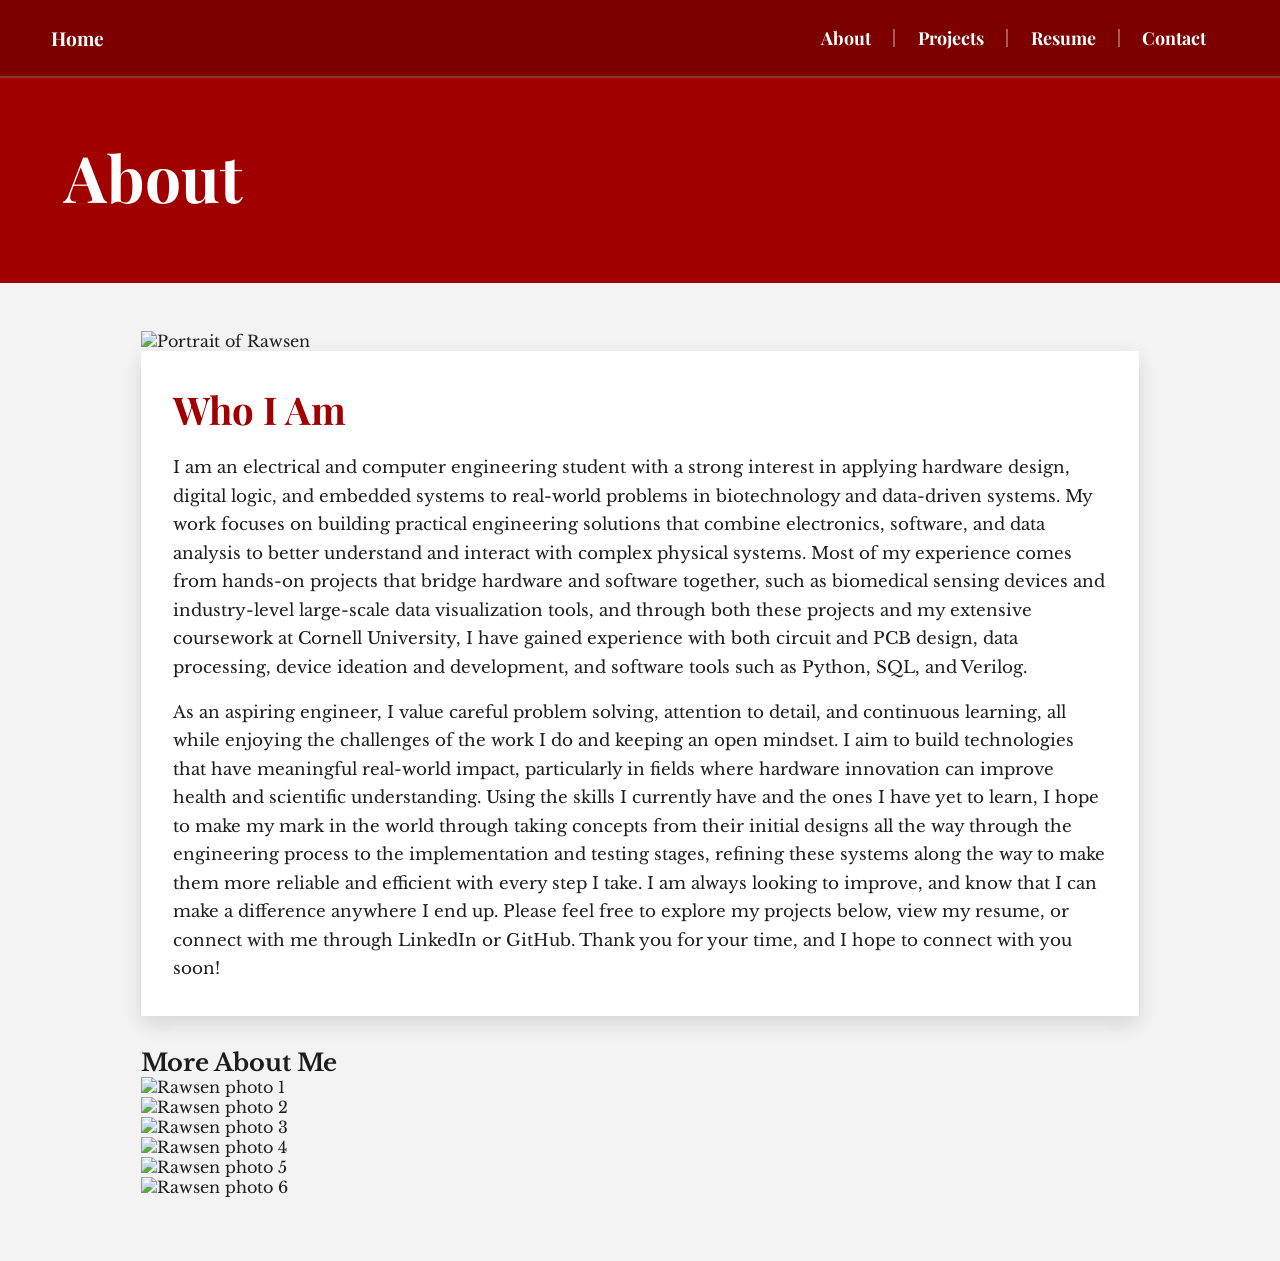
==== about.html @ aaaf7d7e "Update about.html Updating About" ====
<!-- <!DOCTYPE html>
<html lang="en">
<head>
  <meta charset="UTF-8" />
  <meta name="viewport" content="width=device-width, initial-scale=1.0" />
  <title>About | Rawsen Portfolio</title>
  <link rel="preconnect" href="https://fonts.googleapis.com">
  <link rel="preconnect" href="https://fonts.gstatic.com" crossorigin>
  <link href="https://fonts.googleapis.com/css2?family=Playfair+Display:wght@600;700;800&family=Libre+Baskerville:wght@400;700&display=swap" rel="stylesheet">
  <link rel="stylesheet" href="style.css">
</head>
<body>
  <header class="topbar">
    <div class="nav-wrap">
      <a href="index.html" class="home-link">Home</a>
      <nav class="nav">
        <a href="about.html">About</a>
        <a href="projects.html">Projects</a>
        <a href="resume.html">Resume</a>
        <a href="contact.html">Contact</a>
      </nav>
    </div>
  </header>

  <section class="page-header">
    <h1>About</h1>
  </section>

  <main class="page-content">
    <section class="content-block">
      <h2>Who I Am</h2>
      <p>
        I am an electrical and computer engineering student with a strong interest in applying hardware design, digital logic, 
        and embedded systems to real-world problems in biotechnology and data-driven systems. My work focuses on building practical 
        engineering solutions that combine electronics, software, and data analysis to better understand and interact with complex 
        physical systems. Most of my experience comes from hands-on projects that bridge hardware and software together, such as 
        biomedical sensing devices and industry-level large-scale data visualization tools, and through both these projects and my 
        extensive coursework at Cornell University, I have gained experience with both circuit and PCB design, data processing, device 
        ideation and development, and software tools such as Python, SQL, and Verilog.
      </p>
      <p>
        As an aspiring engineer, I value careful problem solving, attention to detail, and continuous learning, all while enjoying 
        the challenges of the work I do and keeping an open mindset. I aim to build technologies that have meaningful real-world 
        impact, particularly in fields where hardware innovation can improve health and scientific understanding. Using the skills 
        I currently have and the ones I have yet to learn, I hope to make my mark in the world through taking concepts from their 
        initial designs all the way through the engineering process to the implementation and testing stages, refining these systems 
        along the way to make them more reliable and efficient with every step I take. I am always looking to improve, and know that 
        I can make a difference anywhere I end up. Please feel free to explore my projects below, view my resume, or connect with me 
        through LinkedIn or GitHub. Thank you for your time, and I hope to connect with you soon!
      </p>
    </section>

    <section class="content-block">
      <h2>Academic Interests</h2>
      <p>
        My interests include biomedical devices, signal processing, hardware development, and the role of
        electronics in improving healthcare and research tools. I am especially drawn to projects that combine
        technical precision with real-world impact.
      </p>
    </section>

    <section class="content-block">
      <h2>Technical Experience</h2>
      <p>
        Through coursework, projects, and technical work, I have developed experience in PCB design, circuit
        testing, board mapping, data analysis, and project collaboration. I am interested in continuing to grow
        in environments where I can contribute both technically and creatively.
      </p>
    </section>
  </main>
</body>
</html> -->

<!DOCTYPE html>
<html lang="en">
<head>
  <meta charset="UTF-8" />
  <meta name="viewport" content="width=device-width, initial-scale=1.0" />
  <title>About | Rawsen Portfolio</title>
  <link rel="preconnect" href="https://fonts.googleapis.com">
  <link rel="preconnect" href="https://fonts.gstatic.com" crossorigin>
  <link href="https://fonts.googleapis.com/css2?family=Playfair+Display:wght@600;700;800&family=Libre+Baskerville:wght@400;700&display=swap" rel="stylesheet">
  <link rel="stylesheet" href="style.css">
</head>
<body>
  <header class="topbar">
    <div class="nav-wrap">
      <a href="index.html" class="home-link">Home</a>
      <nav class="nav">
        <a href="about.html">About</a>
        <a href="projects.html">Projects</a>
        <a href="resume.html">Resume</a>
        <a href="contact.html">Contact</a>
      </nav>
    </div>
  </header>

  <section class="page-header">
    <h1>About</h1>
  </section>

  <main class="page-content">
    <section class="about-intro">
      <div class="about-main-image">
        <img src="images/about-main.jpg" alt="Portrait of Rawsen">
      </div>

      <div class="content-block about-text-block">
        <h2>Who I Am</h2>
        <p>
          I am an electrical and computer engineering student with a strong interest in applying hardware design, digital logic,
          and embedded systems to real-world problems in biotechnology and data-driven systems. My work focuses on building practical
          engineering solutions that combine electronics, software, and data analysis to better understand and interact with complex
          physical systems. Most of my experience comes from hands-on projects that bridge hardware and software together, such as
          biomedical sensing devices and industry-level large-scale data visualization tools, and through both these projects and my
          extensive coursework at Cornell University, I have gained experience with both circuit and PCB design, data processing, device
          ideation and development, and software tools such as Python, SQL, and Verilog.
        </p>
        <p>
          As an aspiring engineer, I value careful problem solving, attention to detail, and continuous learning, all while enjoying
          the challenges of the work I do and keeping an open mindset. I aim to build technologies that have meaningful real-world
          impact, particularly in fields where hardware innovation can improve health and scientific understanding. Using the skills
          I currently have and the ones I have yet to learn, I hope to make my mark in the world through taking concepts from their
          initial designs all the way through the engineering process to the implementation and testing stages, refining these systems
          along the way to make them more reliable and efficient with every step I take. I am always looking to improve, and know that
          I can make a difference anywhere I end up. Please feel free to explore my projects below, view my resume, or connect with me
          through LinkedIn or GitHub. Thank you for your time, and I hope to connect with you soon!
        </p>
      </div>
    </section>

    <section class="photo-gallery-section">
      <h2>More About Me</h2>
      <div class="photo-gallery-grid">
        <div class="gallery-photo">
          <img src="images/about-1.jpg" alt="Rawsen photo 1">
        </div>
        <div class="gallery-photo">
          <img src="images/about-2.jpg" alt="Rawsen photo 2">
        </div>
        <div class="gallery-photo">
          <img src="images/about-3.jpg" alt="Rawsen photo 3">
        </div>
        <div class="gallery-photo">
          <img src="images/about-4.jpg" alt="Rawsen photo 4">
        </div>
        <div class="gallery-photo">
          <img src="images/about-5.jpg" alt="Rawsen photo 5">
        </div>
        <div class="gallery-photo">
          <img src="images/about-6.jpg" alt="Rawsen photo 6">
        </div>
      </div>
    </section>
  </main>
</body>
</html>
---- style.css ----
:root {
  --primary: #a10000;
  --primary-dark: #7d0000;
  --primary-mid: #8b0000;
  --light: #f3f3f3;
  --line: #d5d5d5;
  --text: #1d1d1d;
  --white: #ffffff;
  --shadow: 0 8px 20px rgba(0, 0, 0, 0.12);
}

* {
  box-sizing: border-box;
  margin: 0;
  padding: 0;
}

html {
  scroll-behavior: smooth;
}

body {
  font-family: "Libre Baskerville", serif;
  color: var(--text);
  background: var(--light);
}

img {
  max-width: 100%;
  display: block;
}

a {
  text-decoration: none;
  color: inherit;
}

.topbar {
  background: var(--primary-dark);
  color: var(--white);
  min-height: 78px;
  display: flex;
  align-items: center;
  padding: 0 4vw;
  border-bottom: 2px solid rgba(255,255,255,0.18);
  position: sticky;
  top: 0;
  z-index: 50;
}

.nav-wrap {
  width: 100%;
  display: flex;
  align-items: center;
  justify-content: space-between;
}

.home-link {
  font-family: "Playfair Display", serif;
  font-size: clamp(1.1rem, 1.5vw, 1.6rem);
  font-weight: 700;
  color: var(--white);
  padding-right: 1.5rem;
}

.nav {
  display: flex;
  align-items: center;
}

.nav a {
  font-family: "Playfair Display", serif;
  font-size: clamp(1rem, 1.4vw, 1.4rem);
  font-weight: 700;
  padding: 0 1.4rem;
  line-height: 1;
}

.nav a + a {
  border-left: 2px solid rgba(255,255,255,0.35);
}

.hero {
  background: var(--primary);
  color: var(--white);
  padding: 2rem 5vw 2.5rem;
}

.hero-grid {
  display: grid;
  grid-template-columns: 1.3fr 0.7fr auto;
  gap: 2rem;
  align-items: center;
  max-width: 1500px;
  margin: 0 auto;
}

.hero-copy h1 {
  font-family: "Playfair Display", serif;
  font-size: clamp(3rem, 6vw, 6rem);
  line-height: 0.98;
  margin-bottom: 1.6rem;
  letter-spacing: -0.02em;
}

.hero-copy p {
  font-size: clamp(1rem, 1.65vw, 2rem);
  max-width: 760px;
  line-height: 1.25;
  font-weight: 700;
}

.hero-photo-wrap {
  justify-self: center;
}

.hero-photo {
  width: min(380px, 100%);
  aspect-ratio: 0.88 / 1;
  background: #b8b8b8;
  border: 10px solid rgba(255,255,255,0.95);
  box-shadow: var(--shadow);
  overflow: hidden;
}

.hero-photo img {
  width: 100%;
  height: 100%;
  object-fit: cover;
}

.social-rail {
  display: flex;
  flex-direction: column;
  gap: 0.9rem;
  justify-self: end;
}

.social-link {
  width: 76px;
  height: 76px;
  background: var(--white);
  display: grid;
  place-items: center;
  box-shadow: var(--shadow);
  transition: transform 0.2s ease;
  border: 1px solid rgba(0,0,0,0.08);
}

.social-link:hover {
  transform: translateY(-2px);
}

.social-link svg {
  width: 42px;
  height: 42px;
  fill: #000;
  stroke: #000;
}

.overview {
  background: #ececec;
  padding: 3.5rem 4vw 3rem;
}

.overview-grid {
  max-width: 1400px;
  margin: 0 auto;
  display: grid;
  grid-template-columns: 430px 1fr;
  gap: 3rem;
  align-items: stretch;
}

.stacked-links {
  display: flex;
  flex-direction: column;
  gap: 2rem;
  justify-content: center;
}

.stacked-links a {
  display: block;
  background: var(--primary);
  color: var(--white);
  font-family: "Playfair Display", serif;
  font-weight: 700;
  font-size: clamp(1.7rem, 2.5vw, 2.8rem);
  text-align: center;
  padding: 1.25rem 1rem;
  box-shadow: var(--shadow);
  transition: transform 0.2s ease, background 0.2s ease;
}

.stacked-links a:hover {
  background: var(--primary-dark);
  transform: translateY(-2px);
}

.feature-card {
  background: var(--primary);
  color: var(--white);
  padding: 1rem 1.2rem 1.2rem;
  box-shadow: var(--shadow);
  display: grid;
  grid-template-columns: 110px 1fr 110px;
  gap: 1.25rem;
  align-items: center;
  min-height: 290px;
}

.arrow-btn {
  background: var(--white);
  border: none;
  color: #000;
  font-size: 5rem;
  line-height: 1;
  cursor: pointer;
  width: 100px;
  height: 74px;
  font-family: Georgia, serif;
}

.feature-media {
  display: flex;
  flex-direction: column;
  align-items: center;
  gap: 1rem;
}

.feature-image {
  width: min(430px, 100%);
  aspect-ratio: 1.7 / 1;
  background: #1e2743;
  overflow: hidden;
}

.feature-image img {
  width: 100%;
  height: 100%;
  object-fit: cover;
}

.dots {
  display: flex;
  gap: 1rem;
  align-items: center;
  justify-content: center;
}

.dot {
  width: 18px;
  height: 18px;
  border-radius: 50%;
  background: rgba(255,255,255,0.8);
  border: 2px solid rgba(255,255,255,0.9);
  cursor: pointer;
}

.dot.active {
  border-radius: 3px;
  width: 24px;
  background: #6ec9f1;
}

.page-header {
  background: var(--primary);
  color: var(--white);
  padding: 3.5rem 5vw 4rem;
}

.page-header h1 {
  font-family: "Playfair Display", serif;
  font-size: clamp(3rem, 5vw, 5.3rem);
}

.page-content {
  max-width: 1100px;
  margin: 0 auto;
  padding: 3rem 4vw 4rem;
}

.content-block,
.project-detail {
  background: #fff;
  padding: 2rem;
  margin-bottom: 2rem;
  box-shadow: var(--shadow);
}

.content-block h2,
.project-detail h2 {
  font-family: "Playfair Display", serif;
  color: var(--primary);
  font-size: clamp(1.8rem, 3vw, 3rem);
  margin-bottom: 1.2rem;
}

.content-block p,
.project-detail p {
  font-size: 1.05rem;
  line-height: 1.7;
}

.content-block p + p,
.project-detail p + p {
  margin-top: 1rem;
}

.center-block {
  text-align: center;
}

.resume-button {
  display: inline-block;
  margin-top: 1.5rem;
  background: var(--primary);
  color: var(--white);
  padding: 1rem 1.75rem;
  font-family: "Playfair Display", serif;
  font-size: 1.2rem;
  font-weight: 700;
  box-shadow: var(--shadow);
}

.project-detail-image {
  width: 100%;
  max-width: 700px;
  margin: 0 auto 1.5rem;
  background: #fff;
  box-shadow: var(--shadow);
  overflow: hidden;
}

.project-detail-image img {
  width: 100%;
  height: auto;
  object-fit: contain;
}

@media (max-width: 1180px) {
  .hero-grid {
    grid-template-columns: 1fr;
  }

  .social-rail {
    flex-direction: row;
    justify-self: start;
    flex-wrap: wrap;
  }

  .overview-grid {
    grid-template-columns: 1fr;
  }
}

@media (max-width: 900px) {
  .feature-card {
    grid-template-columns: 1fr;
  }

  .arrow-btn {
    width: 100%;
  }

  .overview-grid {
    gap: 2rem;
  }
}

@media (max-width: 720px) {
  .topbar {
    justify-content: center;
    padding: 1rem;
  }

  .nav-wrap {
    flex-direction: column;
    gap: 0.8rem;
  }

  .nav {
    flex-wrap: wrap;
    justify-content: center;
    gap: 0.6rem;
  }

  .nav a + a {
    border-left: none;
  }

  .nav a {
    padding: 0.3rem 0.8rem;
  }

  .hero {
    padding-top: 2rem;
  }

  .hero-copy h1 {
    font-size: 3rem;
  }
}
---- style.css ----
:root {
  --primary: #a10000;
  --primary-dark: #7d0000;
  --primary-mid: #8b0000;
  --light: #f3f3f3;
  --line: #d5d5d5;
  --text: #1d1d1d;
  --white: #ffffff;
  --shadow: 0 8px 20px rgba(0, 0, 0, 0.12);
}

* {
  box-sizing: border-box;
  margin: 0;
  padding: 0;
}

html {
  scroll-behavior: smooth;
}

body {
  font-family: "Libre Baskerville", serif;
  color: var(--text);
  background: var(--light);
}

img {
  max-width: 100%;
  display: block;
}

a {
  text-decoration: none;
  color: inherit;
}

.topbar {
  background: var(--primary-dark);
  color: var(--white);
  min-height: 78px;
  display: flex;
  align-items: center;
  padding: 0 4vw;
  border-bottom: 2px solid rgba(255,255,255,0.18);
  position: sticky;
  top: 0;
  z-index: 50;
}

.nav-wrap {
  width: 100%;
  display: flex;
  align-items: center;
  justify-content: space-between;
}

.home-link {
  font-family: "Playfair Display", serif;
  font-size: clamp(1.1rem, 1.5vw, 1.6rem);
  font-weight: 700;
  color: var(--white);
  padding-right: 1.5rem;
}

.nav {
  display: flex;
  align-items: center;
}

.nav a {
  font-family: "Playfair Display", serif;
  font-size: clamp(1rem, 1.4vw, 1.4rem);
  font-weight: 700;
  padding: 0 1.4rem;
  line-height: 1;
}

.nav a + a {
  border-left: 2px solid rgba(255,255,255,0.35);
}

.hero {
  background: var(--primary);
  color: var(--white);
  padding: 2rem 5vw 2.5rem;
}

.hero-grid {
  display: grid;
  grid-template-columns: 1.3fr 0.7fr auto;
  gap: 2rem;
  align-items: center;
  max-width: 1500px;
  margin: 0 auto;
}

.hero-copy h1 {
  font-family: "Playfair Display", serif;
  font-size: clamp(3rem, 6vw, 6rem);
  line-height: 0.98;
  margin-bottom: 1.6rem;
  letter-spacing: -0.02em;
}

.hero-copy p {
  font-size: clamp(1rem, 1.65vw, 2rem);
  max-width: 760px;
  line-height: 1.25;
  font-weight: 700;
}

.hero-photo-wrap {
  justify-self: center;
}

.hero-photo {
  width: min(380px, 100%);
  aspect-ratio: 0.88 / 1;
  background: #b8b8b8;
  border: 10px solid rgba(255,255,255,0.95);
  box-shadow: var(--shadow);
  overflow: hidden;
}

.hero-photo img {
  width: 100%;
  height: 100%;
  object-fit: cover;
}

.social-rail {
  display: flex;
  flex-direction: column;
  gap: 0.9rem;
  justify-self: end;
}

.social-link {
  width: 76px;
  height: 76px;
  background: var(--white);
  display: grid;
  place-items: center;
  box-shadow: var(--shadow);
  transition: transform 0.2s ease;
  border: 1px solid rgba(0,0,0,0.08);
}

.social-link:hover {
  transform: translateY(-2px);
}

.social-link svg {
  width: 42px;
  height: 42px;
  fill: #000;
  stroke: #000;
}

.overview {
  background: #ececec;
  padding: 3.5rem 4vw 3rem;
}

.overview-grid {
  max-width: 1400px;
  margin: 0 auto;
  display: grid;
  grid-template-columns: 430px 1fr;
  gap: 3rem;
  align-items: stretch;
}

.stacked-links {
  display: flex;
  flex-direction: column;
  gap: 2rem;
  justify-content: center;
}

.stacked-links a {
  display: block;
  background: var(--primary);
  color: var(--white);
  font-family: "Playfair Display", serif;
  font-weight: 700;
  font-size: clamp(1.7rem, 2.5vw, 2.8rem);
  text-align: center;
  padding: 1.25rem 1rem;
  box-shadow: var(--shadow);
  transition: transform 0.2s ease, background 0.2s ease;
}

.stacked-links a:hover {
  background: var(--primary-dark);
  transform: translateY(-2px);
}

.feature-card {
  background: var(--primary);
  color: var(--white);
  padding: 1rem 1.2rem 1.2rem;
  box-shadow: var(--shadow);
  display: grid;
  grid-template-columns: 110px 1fr 110px;
  gap: 1.25rem;
  align-items: center;
  min-height: 290px;
}

.arrow-btn {
  background: var(--white);
  border: none;
  color: #000;
  font-size: 5rem;
  line-height: 1;
  cursor: pointer;
  width: 100px;
  height: 74px;
  font-family: Georgia, serif;
}

.feature-media {
  display: flex;
  flex-direction: column;
  align-items: center;
  gap: 1rem;
}

.feature-image {
  width: min(430px, 100%);
  aspect-ratio: 1.7 / 1;
  background: #1e2743;
  overflow: hidden;
}

.feature-image img {
  width: 100%;
  height: 100%;
  object-fit: cover;
}

.dots {
  display: flex;
  gap: 1rem;
  align-items: center;
  justify-content: center;
}

.dot {
  width: 18px;
  height: 18px;
  border-radius: 50%;
  background: rgba(255,255,255,0.8);
  border: 2px solid rgba(255,255,255,0.9);
  cursor: pointer;
}

.dot.active {
  border-radius: 3px;
  width: 24px;
  background: #6ec9f1;
}

.page-header {
  background: var(--primary);
  color: var(--white);
  padding: 3.5rem 5vw 4rem;
}

.page-header h1 {
  font-family: "Playfair Display", serif;
  font-size: clamp(3rem, 5vw, 5.3rem);
}

.page-content {
  max-width: 1100px;
  margin: 0 auto;
  padding: 3rem 4vw 4rem;
}

.content-block,
.project-detail {
  background: #fff;
  padding: 2rem;
  margin-bottom: 2rem;
  box-shadow: var(--shadow);
}

.content-block h2,
.project-detail h2 {
  font-family: "Playfair Display", serif;
  color: var(--primary);
  font-size: clamp(1.8rem, 3vw, 3rem);
  margin-bottom: 1.2rem;
}

.content-block p,
.project-detail p {
  font-size: 1.05rem;
  line-height: 1.7;
}

.content-block p + p,
.project-detail p + p {
  margin-top: 1rem;
}

.center-block {
  text-align: center;
}

.resume-button {
  display: inline-block;
  margin-top: 1.5rem;
  background: var(--primary);
  color: var(--white);
  padding: 1rem 1.75rem;
  font-family: "Playfair Display", serif;
  font-size: 1.2rem;
  font-weight: 700;
  box-shadow: var(--shadow);
}

.project-detail-image {
  width: 100%;
  max-width: 700px;
  margin: 0 auto 1.5rem;
  background: #fff;
  box-shadow: var(--shadow);
  overflow: hidden;
}

.project-detail-image img {
  width: 100%;
  height: auto;
  object-fit: contain;
}

@media (max-width: 1180px) {
  .hero-grid {
    grid-template-columns: 1fr;
  }

  .social-rail {
    flex-direction: row;
    justify-self: start;
    flex-wrap: wrap;
  }

  .overview-grid {
    grid-template-columns: 1fr;
  }
}

@media (max-width: 900px) {
  .feature-card {
    grid-template-columns: 1fr;
  }

  .arrow-btn {
    width: 100%;
  }

  .overview-grid {
    gap: 2rem;
  }
}

@media (max-width: 720px) {
  .topbar {
    justify-content: center;
    padding: 1rem;
  }

  .nav-wrap {
    flex-direction: column;
    gap: 0.8rem;
  }

  .nav {
    flex-wrap: wrap;
    justify-content: center;
    gap: 0.6rem;
  }

  .nav a + a {
    border-left: none;
  }

  .nav a {
    padding: 0.3rem 0.8rem;
  }

  .hero {
    padding-top: 2rem;
  }

  .hero-copy h1 {
    font-size: 3rem;
  }
}
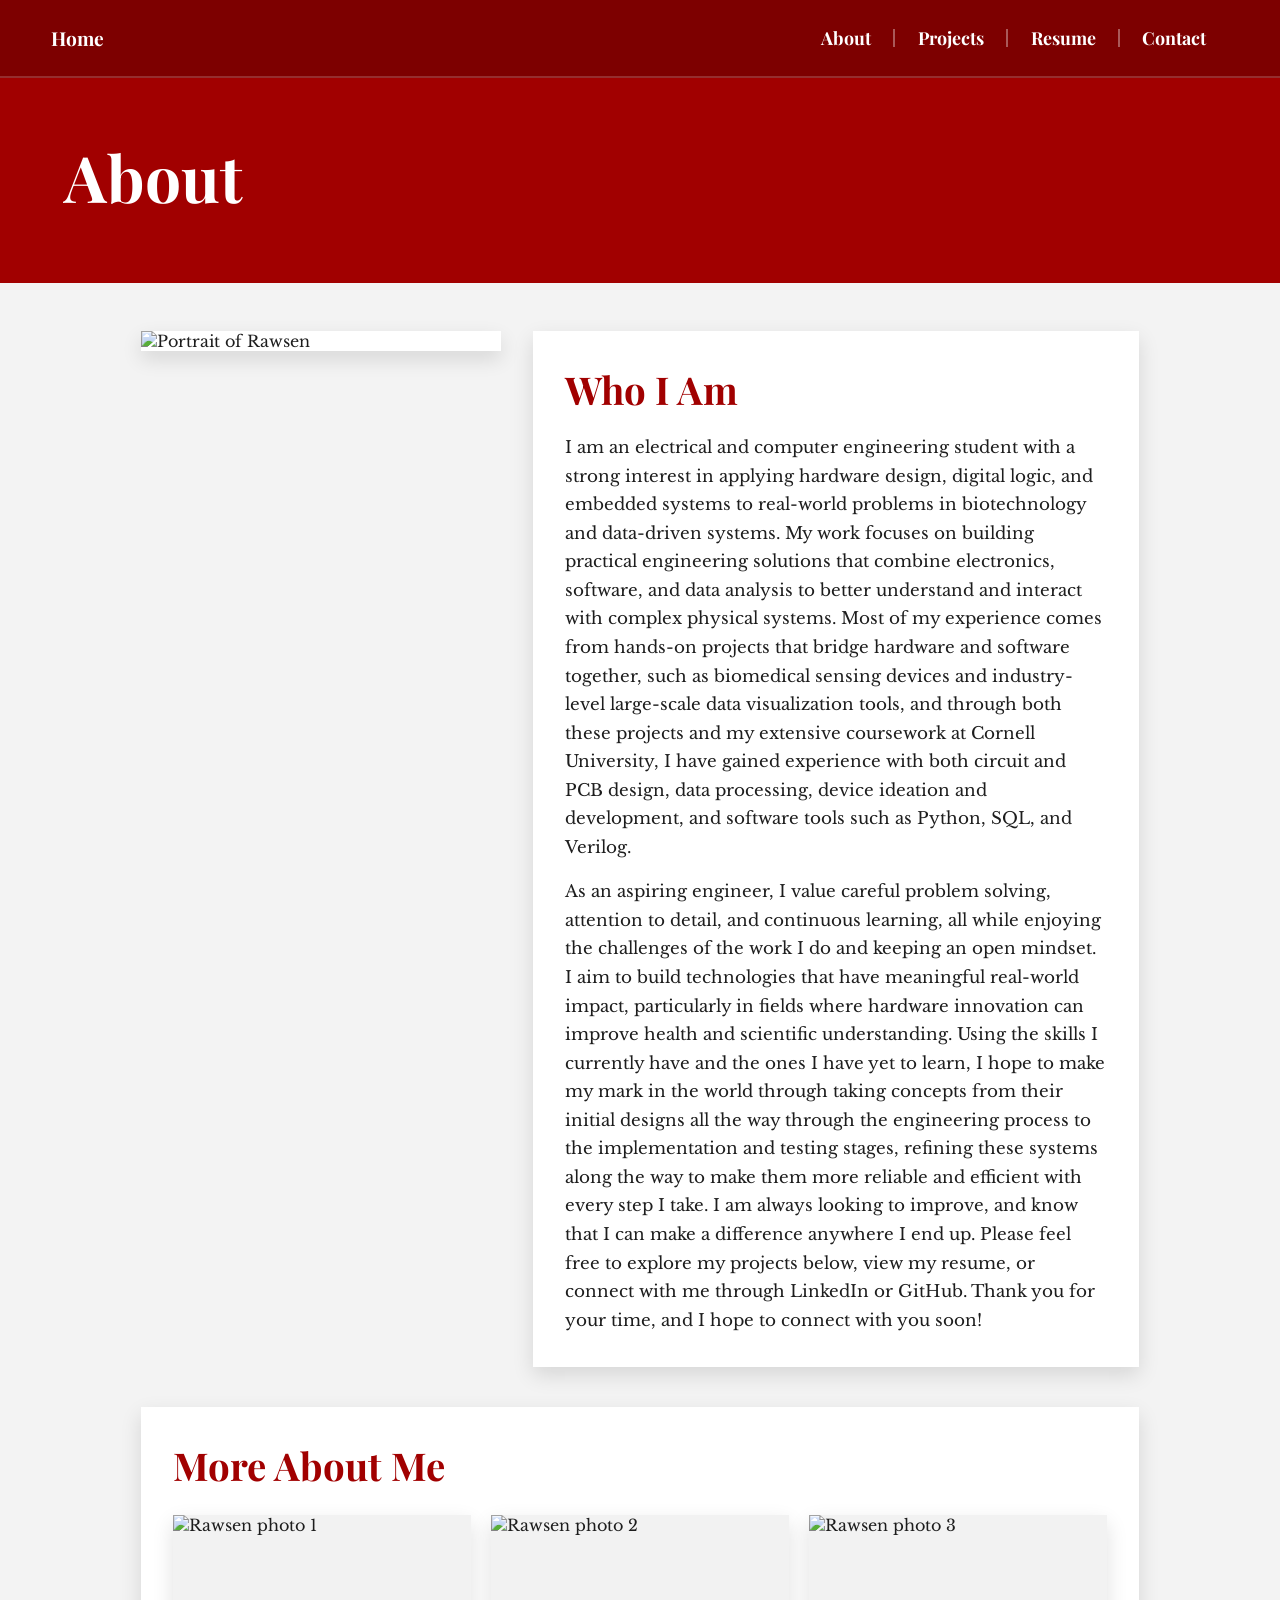
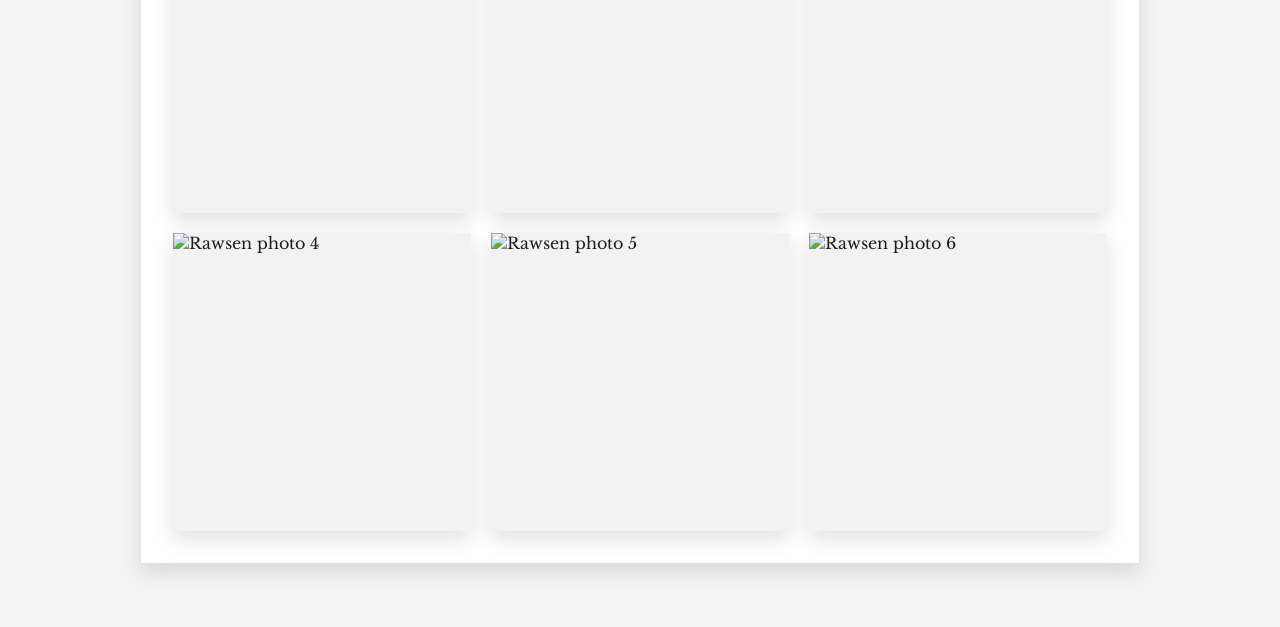
==== commit 6541fbcf: "Update about.html" ====
--- a/about.html
+++ b/about.html
@@ -102,7 +102,7 @@
   <main class="page-content">
     <section class="about-intro">
       <div class="about-main-image">
-        <img src="images/about-main.jpg" alt="Portrait of Rawsen">
+        <img src="images/about-main.png" alt="Portrait of Rawsen">
       </div>
 
       <div class="content-block about-text-block">
--- a/style.css
+++ b/style.css
@@ -1,4 +1,4 @@
-:root {
+/* :root {
   --primary: #a10000;
   --primary-dark: #7d0000;
   --primary-mid: #8b0000;
@@ -400,4 +400,486 @@
   .hero-copy h1 {
     font-size: 3rem;
   }
-}
+} */
+
+
+:root {
+  --primary: #a10000;
+  --primary-dark: #7d0000;
+  --primary-mid: #8b0000;
+  --light: #f3f3f3;
+  --line: #d5d5d5;
+  --text: #1d1d1d;
+  --white: #ffffff;
+  --shadow: 0 8px 20px rgba(0, 0, 0, 0.12);
+}
+
+* {
+  box-sizing: border-box;
+  margin: 0;
+  padding: 0;
+}
+
+html {
+  scroll-behavior: smooth;
+}
+
+body {
+  font-family: "Libre Baskerville", serif;
+  color: var(--text);
+  background: var(--light);
+}
+
+img {
+  max-width: 100%;
+  display: block;
+}
+
+a {
+  text-decoration: none;
+  color: inherit;
+}
+
+.topbar {
+  background: var(--primary-dark);
+  color: var(--white);
+  min-height: 78px;
+  display: flex;
+  align-items: center;
+  padding: 0 4vw;
+  border-bottom: 2px solid rgba(255,255,255,0.18);
+  position: sticky;
+  top: 0;
+  z-index: 50;
+}
+
+.nav-wrap {
+  width: 100%;
+  display: flex;
+  align-items: center;
+  justify-content: space-between;
+}
+
+.home-link {
+  font-family: "Playfair Display", serif;
+  font-size: clamp(1.1rem, 1.5vw, 1.6rem);
+  font-weight: 700;
+  color: var(--white);
+  padding-right: 1.5rem;
+}
+
+.nav {
+  display: flex;
+  align-items: center;
+}
+
+.nav a {
+  font-family: "Playfair Display", serif;
+  font-size: clamp(1rem, 1.4vw, 1.4rem);
+  font-weight: 700;
+  padding: 0 1.4rem;
+  line-height: 1;
+}
+
+.nav a + a {
+  border-left: 2px solid rgba(255,255,255,0.35);
+}
+
+.hero {
+  background: var(--primary);
+  color: var(--white);
+  padding: 2rem 5vw 2.5rem;
+}
+
+.hero-grid {
+  display: grid;
+  grid-template-columns: 1.3fr 0.7fr auto;
+  gap: 2rem;
+  align-items: center;
+  max-width: 1500px;
+  margin: 0 auto;
+}
+
+.hero-copy h1 {
+  font-family: "Playfair Display", serif;
+  font-size: clamp(3rem, 6vw, 6rem);
+  line-height: 0.98;
+  margin-bottom: 1.6rem;
+  letter-spacing: -0.02em;
+}
+
+.hero-copy p {
+  font-size: clamp(1rem, 1.65vw, 2rem);
+  max-width: 760px;
+  line-height: 1.25;
+  font-weight: 700;
+}
+
+.hero-photo-wrap {
+  justify-self: center;
+}
+
+.hero-photo {
+  width: min(380px, 100%);
+  aspect-ratio: 0.88 / 1;
+  background: #b8b8b8;
+  border: 10px solid rgba(255,255,255,0.95);
+  box-shadow: var(--shadow);
+  overflow: hidden;
+}
+
+.hero-photo img {
+  width: 100%;
+  height: 100%;
+  object-fit: cover;
+}
+
+.social-rail {
+  display: flex;
+  flex-direction: column;
+  gap: 0.9rem;
+  justify-self: end;
+}
+
+.social-link {
+  width: 76px;
+  height: 76px;
+  background: var(--white);
+  display: grid;
+  place-items: center;
+  box-shadow: var(--shadow);
+  transition: transform 0.2s ease;
+  border: 1px solid rgba(0,0,0,0.08);
+}
+
+.social-link:hover {
+  transform: translateY(-2px);
+}
+
+.social-link svg {
+  width: 42px;
+  height: 42px;
+  fill: #000;
+  stroke: #000;
+}
+
+.overview {
+  background: #ececec;
+  padding: 3.5rem 4vw 3rem;
+}
+
+.overview-grid {
+  max-width: 1400px;
+  margin: 0 auto;
+  display: grid;
+  grid-template-columns: 430px 1fr;
+  gap: 3rem;
+  align-items: stretch;
+}
+
+.stacked-links {
+  display: flex;
+  flex-direction: column;
+  gap: 2rem;
+  justify-content: center;
+}
+
+.stacked-links a {
+  display: block;
+  background: var(--primary);
+  color: var(--white);
+  font-family: "Playfair Display", serif;
+  font-weight: 700;
+  font-size: clamp(1.7rem, 2.5vw, 2.8rem);
+  text-align: center;
+  padding: 1.25rem 1rem;
+  box-shadow: var(--shadow);
+  transition: transform 0.2s ease, background 0.2s ease;
+}
+
+.stacked-links a:hover {
+  background: var(--primary-dark);
+  transform: translateY(-2px);
+}
+
+.feature-card {
+  background: var(--primary);
+  color: var(--white);
+  padding: 1rem 1.2rem 1.2rem;
+  box-shadow: var(--shadow);
+  display: grid;
+  grid-template-columns: 110px 1fr 110px;
+  gap: 1.25rem;
+  align-items: center;
+  min-height: 290px;
+}
+
+.arrow-btn {
+  background: var(--white);
+  border: none;
+  color: #000;
+  font-size: 5rem;
+  line-height: 1;
+  cursor: pointer;
+  width: 100px;
+  height: 74px;
+  font-family: Georgia, serif;
+}
+
+.feature-media {
+  display: flex;
+  flex-direction: column;
+  align-items: center;
+  gap: 1rem;
+}
+
+.feature-image {
+  width: min(430px, 100%);
+  aspect-ratio: 1.7 / 1;
+  background: #1e2743;
+  overflow: hidden;
+}
+
+.feature-image img {
+  width: 100%;
+  height: 100%;
+  object-fit: cover;
+}
+
+.dots {
+  display: flex;
+  gap: 1rem;
+  align-items: center;
+  justify-content: center;
+}
+
+.dot {
+  width: 18px;
+  height: 18px;
+  border-radius: 50%;
+  background: rgba(255,255,255,0.8);
+  border: 2px solid rgba(255,255,255,0.9);
+  cursor: pointer;
+}
+
+.dot.active {
+  border-radius: 3px;
+  width: 24px;
+  background: #6ec9f1;
+}
+
+.page-header {
+  background: var(--primary);
+  color: var(--white);
+  padding: 3.5rem 5vw 4rem;
+}
+
+.page-header h1 {
+  font-family: "Playfair Display", serif;
+  font-size: clamp(3rem, 5vw, 5.3rem);
+}
+
+.page-content {
+  max-width: 1100px;
+  margin: 0 auto;
+  padding: 3rem 4vw 4rem;
+}
+
+.content-block,
+.project-detail {
+  background: #fff;
+  padding: 2rem;
+  margin-bottom: 2rem;
+  box-shadow: var(--shadow);
+}
+
+.content-block h2,
+.project-detail h2 {
+  font-family: "Playfair Display", serif;
+  color: var(--primary);
+  font-size: clamp(1.8rem, 3vw, 3rem);
+  margin-bottom: 1.2rem;
+}
+
+.content-block p,
+.project-detail p {
+  font-size: 1.05rem;
+  line-height: 1.7;
+}
+
+.content-block p + p,
+.project-detail p + p {
+  margin-top: 1rem;
+}
+
+.center-block {
+  text-align: center;
+}
+
+.resume-button {
+  display: inline-block;
+  margin-top: 1.5rem;
+  background: var(--primary);
+  color: var(--white);
+  padding: 1rem 1.75rem;
+  font-family: "Playfair Display", serif;
+  font-size: 1.2rem;
+  font-weight: 700;
+  box-shadow: var(--shadow);
+}
+
+.project-detail-image {
+  width: 100%;
+  max-width: 700px;
+  margin: 0 auto 1.5rem;
+  background: #fff;
+  box-shadow: var(--shadow);
+  overflow: hidden;
+}
+
+.project-detail-image img {
+  width: 100%;
+  height: auto;
+  object-fit: contain;
+}
+
+/* ABOUT PAGE */
+
+.about-intro {
+  display: grid;
+  grid-template-columns: 360px 1fr;
+  gap: 2rem;
+  align-items: start;
+  margin-bottom: 2.5rem;
+}
+
+.about-main-image {
+  background: #fff;
+  box-shadow: var(--shadow);
+  overflow: hidden;
+}
+
+.about-main-image img {
+  width: 100%;
+  height: 100%;
+  object-fit: cover;
+  display: block;
+}
+
+.about-text-block {
+  margin-bottom: 0;
+}
+
+.photo-gallery-section {
+  background: #fff;
+  padding: 2rem;
+  box-shadow: var(--shadow);
+}
+
+.photo-gallery-section h2 {
+  font-family: "Playfair Display", serif;
+  color: var(--primary);
+  font-size: clamp(1.8rem, 3vw, 3rem);
+  margin-bottom: 1.5rem;
+}
+
+.photo-gallery-grid {
+  display: grid;
+  grid-template-columns: repeat(3, 1fr);
+  gap: 1.25rem;
+}
+
+.gallery-photo {
+  background: #f2f2f2;
+  box-shadow: var(--shadow);
+  overflow: hidden;
+  aspect-ratio: 1 / 1;
+}
+
+.gallery-photo img {
+  width: 100%;
+  height: 100%;
+  object-fit: cover;
+  display: block;
+}
+
+@media (max-width: 1180px) {
+  .hero-grid {
+    grid-template-columns: 1fr;
+  }
+
+  .social-rail {
+    flex-direction: row;
+    justify-self: start;
+    flex-wrap: wrap;
+  }
+
+  .overview-grid {
+    grid-template-columns: 1fr;
+  }
+}
+
+@media (max-width: 900px) {
+  .feature-card {
+    grid-template-columns: 1fr;
+  }
+
+  .arrow-btn {
+    width: 100%;
+  }
+
+  .overview-grid {
+    gap: 2rem;
+  }
+
+  .about-intro {
+    grid-template-columns: 1fr;
+  }
+
+  .about-main-image {
+    max-width: 420px;
+    margin: 0 auto;
+  }
+
+  .photo-gallery-grid {
+    grid-template-columns: repeat(2, 1fr);
+  }
+}
+
+@media (max-width: 720px) {
+  .topbar {
+    justify-content: center;
+    padding: 1rem;
+  }
+
+  .nav-wrap {
+    flex-direction: column;
+    gap: 0.8rem;
+  }
+
+  .nav {
+    flex-wrap: wrap;
+    justify-content: center;
+    gap: 0.6rem;
+  }
+
+  .nav a + a {
+    border-left: none;
+  }
+
+  .nav a {
+    padding: 0.3rem 0.8rem;
+  }
+
+  .hero {
+    padding-top: 2rem;
+  }
+
+  .hero-copy h1 {
+    font-size: 3rem;
+  }
+
+  .photo-gallery-grid {
+    grid-template-columns: 1fr;
+  }
+}
--- a/style.css
+++ b/style.css
@@ -1,4 +1,4 @@
-:root {
+/* :root {
   --primary: #a10000;
   --primary-dark: #7d0000;
   --primary-mid: #8b0000;
@@ -400,4 +400,486 @@
   .hero-copy h1 {
     font-size: 3rem;
   }
-}
+} */
+
+
+:root {
+  --primary: #a10000;
+  --primary-dark: #7d0000;
+  --primary-mid: #8b0000;
+  --light: #f3f3f3;
+  --line: #d5d5d5;
+  --text: #1d1d1d;
+  --white: #ffffff;
+  --shadow: 0 8px 20px rgba(0, 0, 0, 0.12);
+}
+
+* {
+  box-sizing: border-box;
+  margin: 0;
+  padding: 0;
+}
+
+html {
+  scroll-behavior: smooth;
+}
+
+body {
+  font-family: "Libre Baskerville", serif;
+  color: var(--text);
+  background: var(--light);
+}
+
+img {
+  max-width: 100%;
+  display: block;
+}
+
+a {
+  text-decoration: none;
+  color: inherit;
+}
+
+.topbar {
+  background: var(--primary-dark);
+  color: var(--white);
+  min-height: 78px;
+  display: flex;
+  align-items: center;
+  padding: 0 4vw;
+  border-bottom: 2px solid rgba(255,255,255,0.18);
+  position: sticky;
+  top: 0;
+  z-index: 50;
+}
+
+.nav-wrap {
+  width: 100%;
+  display: flex;
+  align-items: center;
+  justify-content: space-between;
+}
+
+.home-link {
+  font-family: "Playfair Display", serif;
+  font-size: clamp(1.1rem, 1.5vw, 1.6rem);
+  font-weight: 700;
+  color: var(--white);
+  padding-right: 1.5rem;
+}
+
+.nav {
+  display: flex;
+  align-items: center;
+}
+
+.nav a {
+  font-family: "Playfair Display", serif;
+  font-size: clamp(1rem, 1.4vw, 1.4rem);
+  font-weight: 700;
+  padding: 0 1.4rem;
+  line-height: 1;
+}
+
+.nav a + a {
+  border-left: 2px solid rgba(255,255,255,0.35);
+}
+
+.hero {
+  background: var(--primary);
+  color: var(--white);
+  padding: 2rem 5vw 2.5rem;
+}
+
+.hero-grid {
+  display: grid;
+  grid-template-columns: 1.3fr 0.7fr auto;
+  gap: 2rem;
+  align-items: center;
+  max-width: 1500px;
+  margin: 0 auto;
+}
+
+.hero-copy h1 {
+  font-family: "Playfair Display", serif;
+  font-size: clamp(3rem, 6vw, 6rem);
+  line-height: 0.98;
+  margin-bottom: 1.6rem;
+  letter-spacing: -0.02em;
+}
+
+.hero-copy p {
+  font-size: clamp(1rem, 1.65vw, 2rem);
+  max-width: 760px;
+  line-height: 1.25;
+  font-weight: 700;
+}
+
+.hero-photo-wrap {
+  justify-self: center;
+}
+
+.hero-photo {
+  width: min(380px, 100%);
+  aspect-ratio: 0.88 / 1;
+  background: #b8b8b8;
+  border: 10px solid rgba(255,255,255,0.95);
+  box-shadow: var(--shadow);
+  overflow: hidden;
+}
+
+.hero-photo img {
+  width: 100%;
+  height: 100%;
+  object-fit: cover;
+}
+
+.social-rail {
+  display: flex;
+  flex-direction: column;
+  gap: 0.9rem;
+  justify-self: end;
+}
+
+.social-link {
+  width: 76px;
+  height: 76px;
+  background: var(--white);
+  display: grid;
+  place-items: center;
+  box-shadow: var(--shadow);
+  transition: transform 0.2s ease;
+  border: 1px solid rgba(0,0,0,0.08);
+}
+
+.social-link:hover {
+  transform: translateY(-2px);
+}
+
+.social-link svg {
+  width: 42px;
+  height: 42px;
+  fill: #000;
+  stroke: #000;
+}
+
+.overview {
+  background: #ececec;
+  padding: 3.5rem 4vw 3rem;
+}
+
+.overview-grid {
+  max-width: 1400px;
+  margin: 0 auto;
+  display: grid;
+  grid-template-columns: 430px 1fr;
+  gap: 3rem;
+  align-items: stretch;
+}
+
+.stacked-links {
+  display: flex;
+  flex-direction: column;
+  gap: 2rem;
+  justify-content: center;
+}
+
+.stacked-links a {
+  display: block;
+  background: var(--primary);
+  color: var(--white);
+  font-family: "Playfair Display", serif;
+  font-weight: 700;
+  font-size: clamp(1.7rem, 2.5vw, 2.8rem);
+  text-align: center;
+  padding: 1.25rem 1rem;
+  box-shadow: var(--shadow);
+  transition: transform 0.2s ease, background 0.2s ease;
+}
+
+.stacked-links a:hover {
+  background: var(--primary-dark);
+  transform: translateY(-2px);
+}
+
+.feature-card {
+  background: var(--primary);
+  color: var(--white);
+  padding: 1rem 1.2rem 1.2rem;
+  box-shadow: var(--shadow);
+  display: grid;
+  grid-template-columns: 110px 1fr 110px;
+  gap: 1.25rem;
+  align-items: center;
+  min-height: 290px;
+}
+
+.arrow-btn {
+  background: var(--white);
+  border: none;
+  color: #000;
+  font-size: 5rem;
+  line-height: 1;
+  cursor: pointer;
+  width: 100px;
+  height: 74px;
+  font-family: Georgia, serif;
+}
+
+.feature-media {
+  display: flex;
+  flex-direction: column;
+  align-items: center;
+  gap: 1rem;
+}
+
+.feature-image {
+  width: min(430px, 100%);
+  aspect-ratio: 1.7 / 1;
+  background: #1e2743;
+  overflow: hidden;
+}
+
+.feature-image img {
+  width: 100%;
+  height: 100%;
+  object-fit: cover;
+}
+
+.dots {
+  display: flex;
+  gap: 1rem;
+  align-items: center;
+  justify-content: center;
+}
+
+.dot {
+  width: 18px;
+  height: 18px;
+  border-radius: 50%;
+  background: rgba(255,255,255,0.8);
+  border: 2px solid rgba(255,255,255,0.9);
+  cursor: pointer;
+}
+
+.dot.active {
+  border-radius: 3px;
+  width: 24px;
+  background: #6ec9f1;
+}
+
+.page-header {
+  background: var(--primary);
+  color: var(--white);
+  padding: 3.5rem 5vw 4rem;
+}
+
+.page-header h1 {
+  font-family: "Playfair Display", serif;
+  font-size: clamp(3rem, 5vw, 5.3rem);
+}
+
+.page-content {
+  max-width: 1100px;
+  margin: 0 auto;
+  padding: 3rem 4vw 4rem;
+}
+
+.content-block,
+.project-detail {
+  background: #fff;
+  padding: 2rem;
+  margin-bottom: 2rem;
+  box-shadow: var(--shadow);
+}
+
+.content-block h2,
+.project-detail h2 {
+  font-family: "Playfair Display", serif;
+  color: var(--primary);
+  font-size: clamp(1.8rem, 3vw, 3rem);
+  margin-bottom: 1.2rem;
+}
+
+.content-block p,
+.project-detail p {
+  font-size: 1.05rem;
+  line-height: 1.7;
+}
+
+.content-block p + p,
+.project-detail p + p {
+  margin-top: 1rem;
+}
+
+.center-block {
+  text-align: center;
+}
+
+.resume-button {
+  display: inline-block;
+  margin-top: 1.5rem;
+  background: var(--primary);
+  color: var(--white);
+  padding: 1rem 1.75rem;
+  font-family: "Playfair Display", serif;
+  font-size: 1.2rem;
+  font-weight: 700;
+  box-shadow: var(--shadow);
+}
+
+.project-detail-image {
+  width: 100%;
+  max-width: 700px;
+  margin: 0 auto 1.5rem;
+  background: #fff;
+  box-shadow: var(--shadow);
+  overflow: hidden;
+}
+
+.project-detail-image img {
+  width: 100%;
+  height: auto;
+  object-fit: contain;
+}
+
+/* ABOUT PAGE */
+
+.about-intro {
+  display: grid;
+  grid-template-columns: 360px 1fr;
+  gap: 2rem;
+  align-items: start;
+  margin-bottom: 2.5rem;
+}
+
+.about-main-image {
+  background: #fff;
+  box-shadow: var(--shadow);
+  overflow: hidden;
+}
+
+.about-main-image img {
+  width: 100%;
+  height: 100%;
+  object-fit: cover;
+  display: block;
+}
+
+.about-text-block {
+  margin-bottom: 0;
+}
+
+.photo-gallery-section {
+  background: #fff;
+  padding: 2rem;
+  box-shadow: var(--shadow);
+}
+
+.photo-gallery-section h2 {
+  font-family: "Playfair Display", serif;
+  color: var(--primary);
+  font-size: clamp(1.8rem, 3vw, 3rem);
+  margin-bottom: 1.5rem;
+}
+
+.photo-gallery-grid {
+  display: grid;
+  grid-template-columns: repeat(3, 1fr);
+  gap: 1.25rem;
+}
+
+.gallery-photo {
+  background: #f2f2f2;
+  box-shadow: var(--shadow);
+  overflow: hidden;
+  aspect-ratio: 1 / 1;
+}
+
+.gallery-photo img {
+  width: 100%;
+  height: 100%;
+  object-fit: cover;
+  display: block;
+}
+
+@media (max-width: 1180px) {
+  .hero-grid {
+    grid-template-columns: 1fr;
+  }
+
+  .social-rail {
+    flex-direction: row;
+    justify-self: start;
+    flex-wrap: wrap;
+  }
+
+  .overview-grid {
+    grid-template-columns: 1fr;
+  }
+}
+
+@media (max-width: 900px) {
+  .feature-card {
+    grid-template-columns: 1fr;
+  }
+
+  .arrow-btn {
+    width: 100%;
+  }
+
+  .overview-grid {
+    gap: 2rem;
+  }
+
+  .about-intro {
+    grid-template-columns: 1fr;
+  }
+
+  .about-main-image {
+    max-width: 420px;
+    margin: 0 auto;
+  }
+
+  .photo-gallery-grid {
+    grid-template-columns: repeat(2, 1fr);
+  }
+}
+
+@media (max-width: 720px) {
+  .topbar {
+    justify-content: center;
+    padding: 1rem;
+  }
+
+  .nav-wrap {
+    flex-direction: column;
+    gap: 0.8rem;
+  }
+
+  .nav {
+    flex-wrap: wrap;
+    justify-content: center;
+    gap: 0.6rem;
+  }
+
+  .nav a + a {
+    border-left: none;
+  }
+
+  .nav a {
+    padding: 0.3rem 0.8rem;
+  }
+
+  .hero {
+    padding-top: 2rem;
+  }
+
+  .hero-copy h1 {
+    font-size: 3rem;
+  }
+
+  .photo-gallery-grid {
+    grid-template-columns: 1fr;
+  }
+}
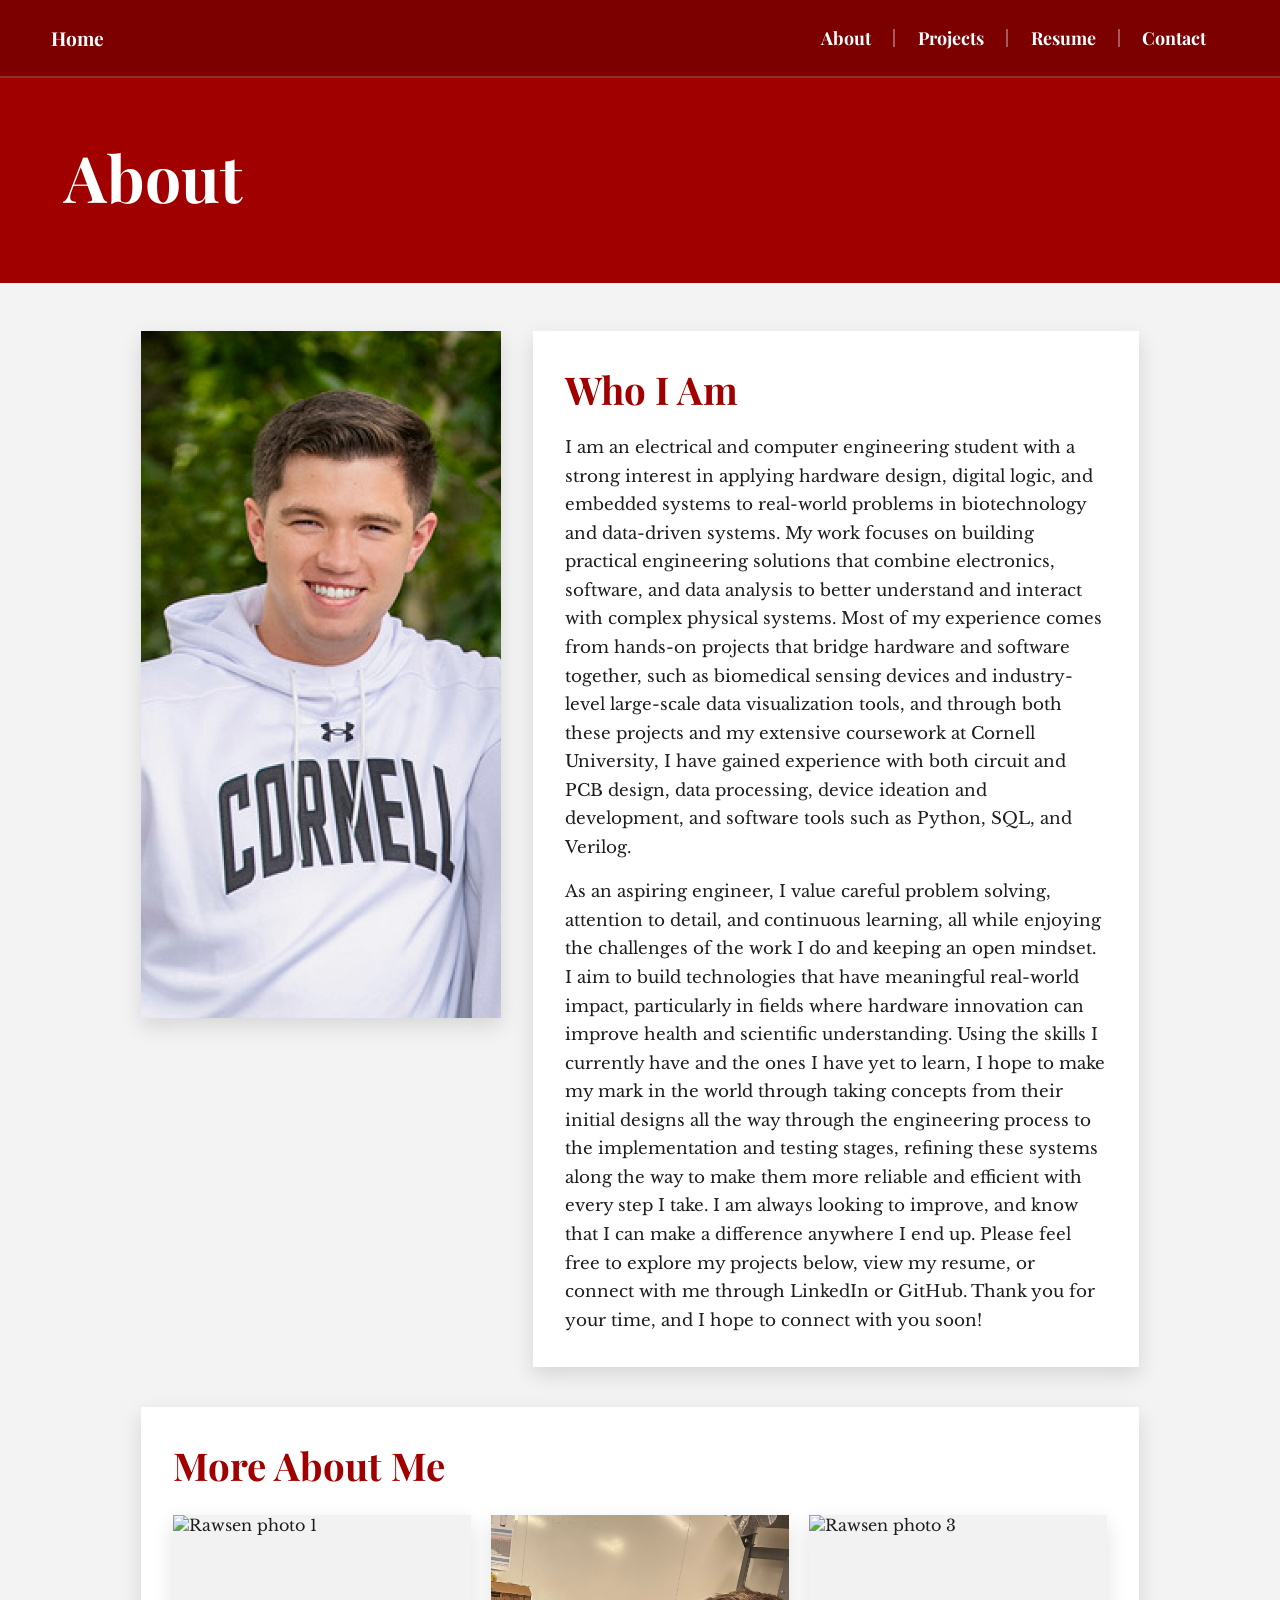
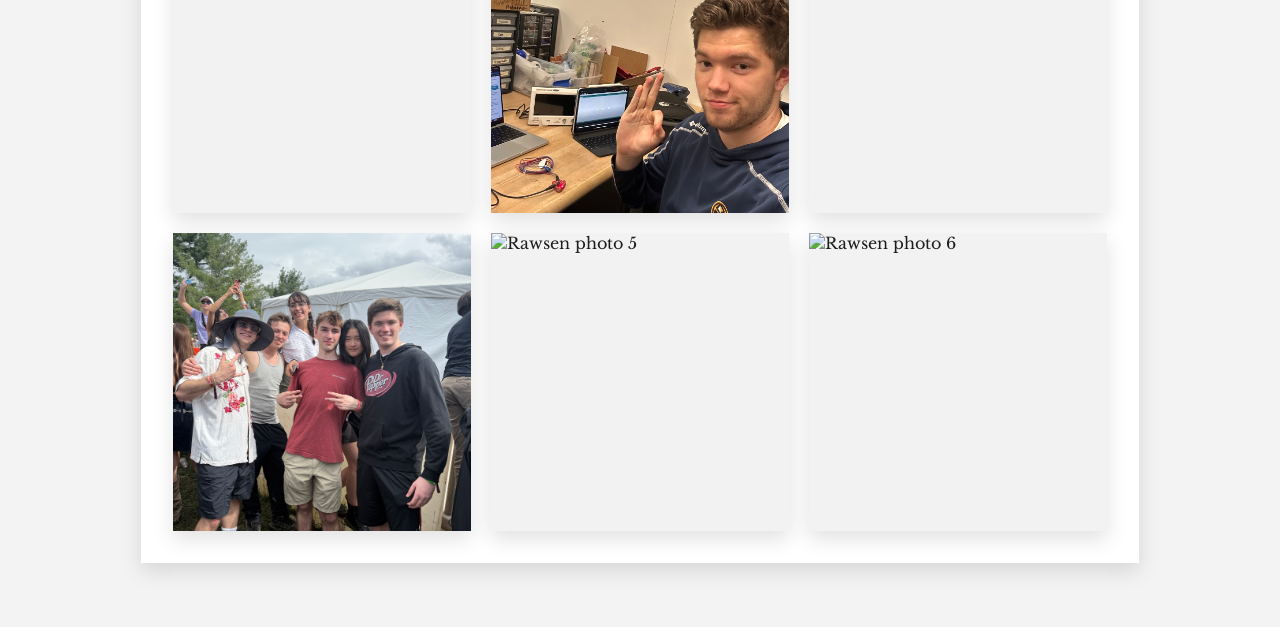
==== commit 06a8a31f: "Update about.html" ====
--- a/about.html
+++ b/about.html
@@ -1,76 +1,3 @@
-<!-- <!DOCTYPE html>
-<html lang="en">
-<head>
-  <meta charset="UTF-8" />
-  <meta name="viewport" content="width=device-width, initial-scale=1.0" />
-  <title>About | Rawsen Portfolio</title>
-  <link rel="preconnect" href="https://fonts.googleapis.com">
-  <link rel="preconnect" href="https://fonts.gstatic.com" crossorigin>
-  <link href="https://fonts.googleapis.com/css2?family=Playfair+Display:wght@600;700;800&family=Libre+Baskerville:wght@400;700&display=swap" rel="stylesheet">
-  <link rel="stylesheet" href="style.css">
-</head>
-<body>
-  <header class="topbar">
-    <div class="nav-wrap">
-      <a href="index.html" class="home-link">Home</a>
-      <nav class="nav">
-        <a href="about.html">About</a>
-        <a href="projects.html">Projects</a>
-        <a href="resume.html">Resume</a>
-        <a href="contact.html">Contact</a>
-      </nav>
-    </div>
-  </header>
-
-  <section class="page-header">
-    <h1>About</h1>
-  </section>
-
-  <main class="page-content">
-    <section class="content-block">
-      <h2>Who I Am</h2>
-      <p>
-        I am an electrical and computer engineering student with a strong interest in applying hardware design, digital logic, 
-        and embedded systems to real-world problems in biotechnology and data-driven systems. My work focuses on building practical 
-        engineering solutions that combine electronics, software, and data analysis to better understand and interact with complex 
-        physical systems. Most of my experience comes from hands-on projects that bridge hardware and software together, such as 
-        biomedical sensing devices and industry-level large-scale data visualization tools, and through both these projects and my 
-        extensive coursework at Cornell University, I have gained experience with both circuit and PCB design, data processing, device 
-        ideation and development, and software tools such as Python, SQL, and Verilog.
-      </p>
-      <p>
-        As an aspiring engineer, I value careful problem solving, attention to detail, and continuous learning, all while enjoying 
-        the challenges of the work I do and keeping an open mindset. I aim to build technologies that have meaningful real-world 
-        impact, particularly in fields where hardware innovation can improve health and scientific understanding. Using the skills 
-        I currently have and the ones I have yet to learn, I hope to make my mark in the world through taking concepts from their 
-        initial designs all the way through the engineering process to the implementation and testing stages, refining these systems 
-        along the way to make them more reliable and efficient with every step I take. I am always looking to improve, and know that 
-        I can make a difference anywhere I end up. Please feel free to explore my projects below, view my resume, or connect with me 
-        through LinkedIn or GitHub. Thank you for your time, and I hope to connect with you soon!
-      </p>
-    </section>
-
-    <section class="content-block">
-      <h2>Academic Interests</h2>
-      <p>
-        My interests include biomedical devices, signal processing, hardware development, and the role of
-        electronics in improving healthcare and research tools. I am especially drawn to projects that combine
-        technical precision with real-world impact.
-      </p>
-    </section>
-
-    <section class="content-block">
-      <h2>Technical Experience</h2>
-      <p>
-        Through coursework, projects, and technical work, I have developed experience in PCB design, circuit
-        testing, board mapping, data analysis, and project collaboration. I am interested in continuing to grow
-        in environments where I can contribute both technically and creatively.
-      </p>
-    </section>
-  </main>
-</body>
-</html> -->
-
 <!DOCTYPE html>
 <html lang="en">
 <head>
@@ -133,22 +60,22 @@
       <h2>More About Me</h2>
       <div class="photo-gallery-grid">
         <div class="gallery-photo">
-          <img src="images/about-1.jpg" alt="Rawsen photo 1">
+          <img src="images/about-1.png" alt="Rawsen photo 1">
         </div>
         <div class="gallery-photo">
-          <img src="images/about-2.jpg" alt="Rawsen photo 2">
+          <img src="images/about-2.png" alt="Rawsen photo 2">
         </div>
         <div class="gallery-photo">
-          <img src="images/about-3.jpg" alt="Rawsen photo 3">
+          <img src="images/about-3.png" alt="Rawsen photo 3">
         </div>
         <div class="gallery-photo">
-          <img src="images/about-4.jpg" alt="Rawsen photo 4">
+          <img src="images/about-4.png" alt="Rawsen photo 4">
         </div>
         <div class="gallery-photo">
-          <img src="images/about-5.jpg" alt="Rawsen photo 5">
+          <img src="images/about-5.png" alt="Rawsen photo 5">
         </div>
         <div class="gallery-photo">
-          <img src="images/about-6.jpg" alt="Rawsen photo 6">
+          <img src="images/about-6.png" alt="Rawsen photo 6">
         </div>
       </div>
     </section>
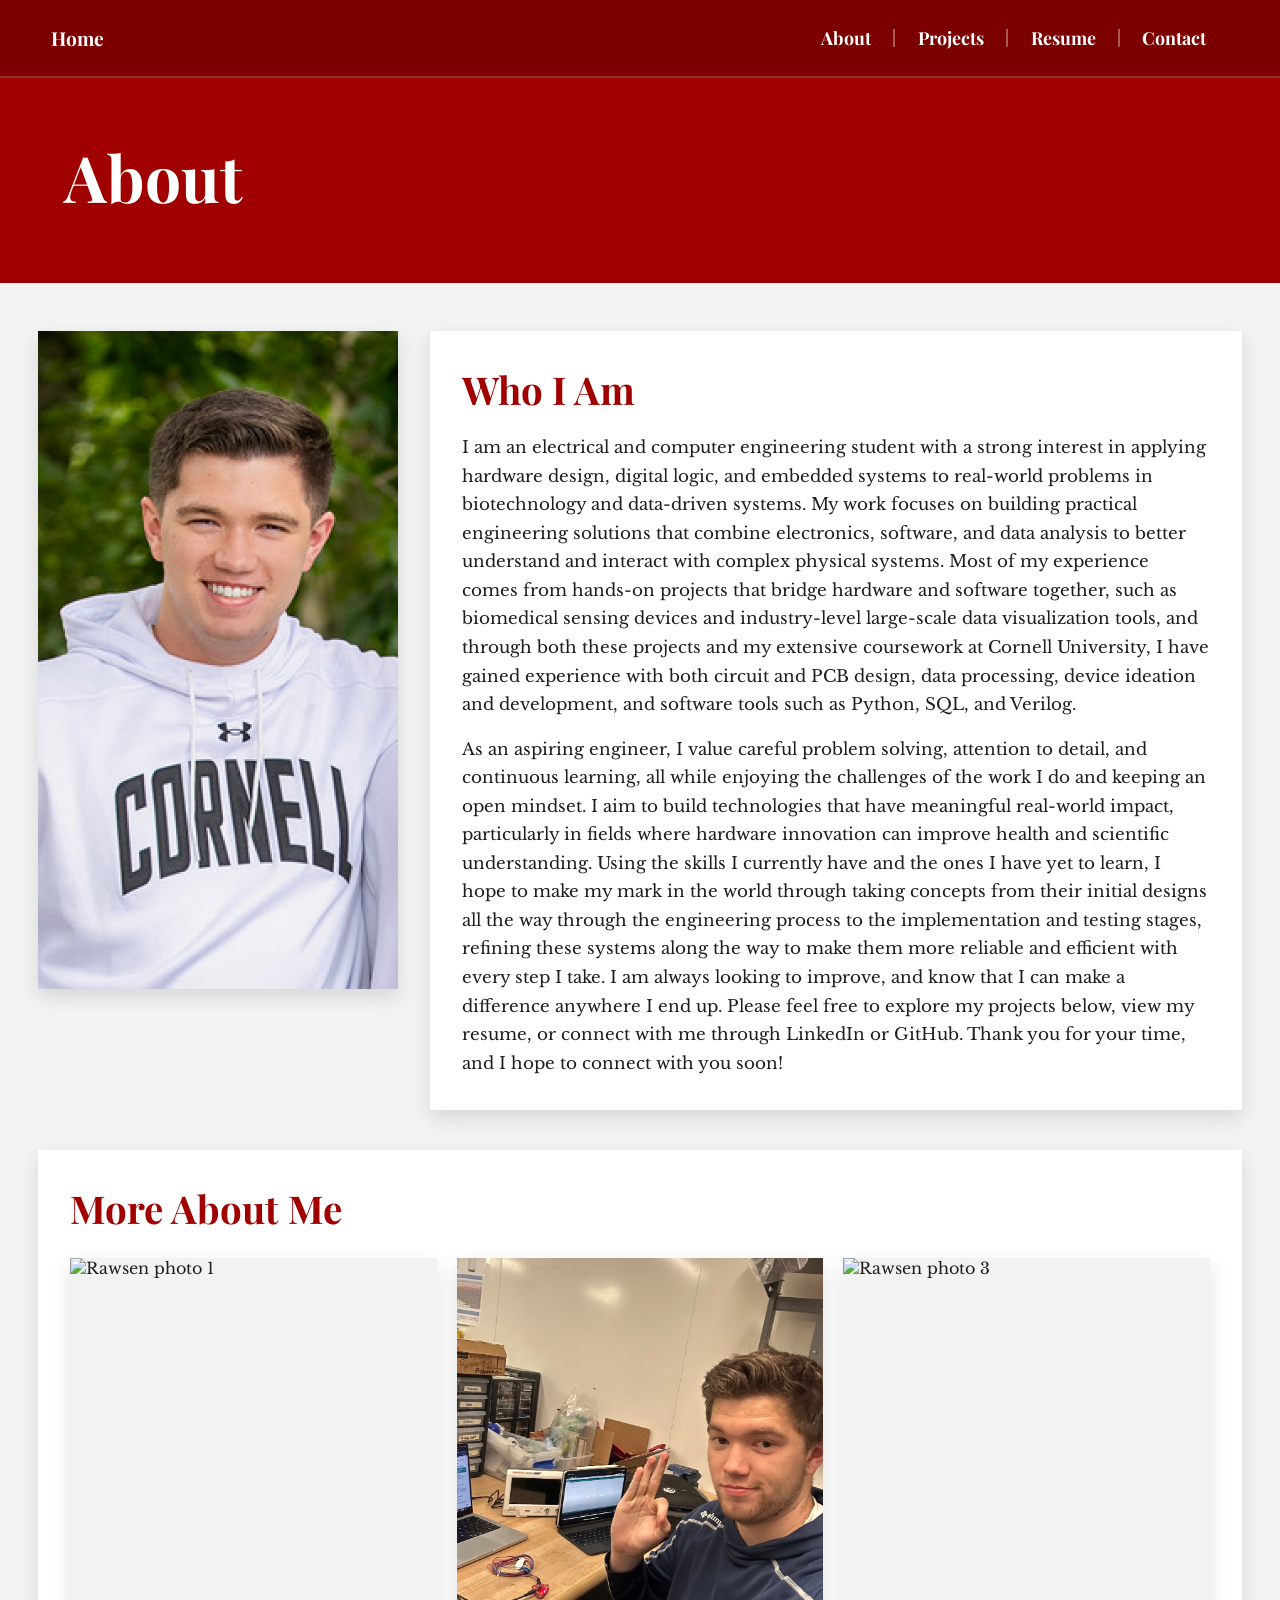
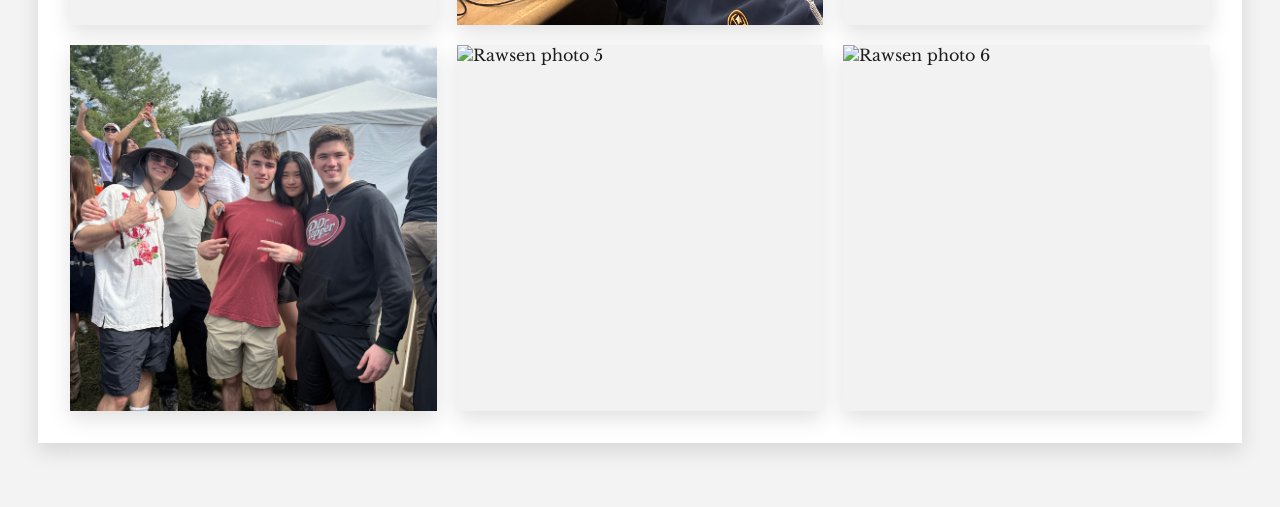
==== commit b3ae3f54: "Update about.html" ====
--- a/about.html
+++ b/about.html
@@ -29,7 +29,7 @@
   <main class="page-content">
     <section class="about-intro">
       <div class="about-main-image">
-        <img src="images/about-main.png" alt="Portrait of Rawsen">
+        <img src="images/about-main-1.png" alt="Portrait of Rawsen">
       </div>
 
       <div class="content-block about-text-block">
--- a/style.css
+++ b/style.css
@@ -1,4 +1,4 @@
-/* :root {
+:root {
   --primary: #a10000;
   --primary-dark: #7d0000;
   --primary-mid: #8b0000;
@@ -275,9 +275,9 @@
 }
 
 .page-content {
-  max-width: 1100px;
+  max-width: 2000px;
   margin: 0 auto;
-  padding: 3rem 4vw 4rem;
+  padding: 3rem 3vw 4rem;
 }
 
 .content-block,
@@ -338,6 +338,66 @@
   object-fit: contain;
 }
 
+/* ABOUT PAGE */
+
+.about-intro {
+  display: grid;
+  grid-template-columns: 360px 1fr;
+  gap: 2rem;
+  align-items: start;
+  margin-bottom: 2.5rem;
+}
+
+.about-main-image {
+  background: #fff;
+  box-shadow: var(--shadow);
+  overflow: hidden;
+}
+
+.about-main-image img {
+  width: 100%;
+  height: 100%;
+  object-fit: cover;
+  display: block;
+}
+
+.about-text-block {
+  margin-bottom: 0;
+}
+
+.photo-gallery-section {
+  background: #fff;
+  padding: 2rem;
+  box-shadow: var(--shadow);
+}
+
+.photo-gallery-section h2 {
+  font-family: "Playfair Display", serif;
+  color: var(--primary);
+  font-size: clamp(1.8rem, 3vw, 3rem);
+  margin-bottom: 1.5rem;
+}
+
+.photo-gallery-grid {
+  display: grid;
+  grid-template-columns: repeat(3, 1fr);
+  gap: 1.25rem;
+}
+
+.gallery-photo {
+  background: #f2f2f2;
+  box-shadow: var(--shadow);
+  overflow: hidden;
+  aspect-ratio: 1 / 1;
+}
+
+.gallery-photo img {
+  width: 100%;
+  height: 100%;
+  object-fit: cover;
+  display: block;
+}
+
 @media (max-width: 1180px) {
   .hero-grid {
     grid-template-columns: 1fr;
@@ -366,6 +426,19 @@
   .overview-grid {
     gap: 2rem;
   }
+
+  .about-intro {
+    grid-template-columns: 1fr;
+  }
+
+  .about-main-image {
+    max-width: 420px;
+    margin: 0 auto;
+  }
+
+  .photo-gallery-grid {
+    grid-template-columns: repeat(2, 1fr);
+  }
 }
 
 @media (max-width: 720px) {
@@ -400,484 +473,6 @@
   .hero-copy h1 {
     font-size: 3rem;
   }
-} */
-
-
-:root {
-  --primary: #a10000;
-  --primary-dark: #7d0000;
-  --primary-mid: #8b0000;
-  --light: #f3f3f3;
-  --line: #d5d5d5;
-  --text: #1d1d1d;
-  --white: #ffffff;
-  --shadow: 0 8px 20px rgba(0, 0, 0, 0.12);
-}
-
-* {
-  box-sizing: border-box;
-  margin: 0;
-  padding: 0;
-}
-
-html {
-  scroll-behavior: smooth;
-}
-
-body {
-  font-family: "Libre Baskerville", serif;
-  color: var(--text);
-  background: var(--light);
-}
-
-img {
-  max-width: 100%;
-  display: block;
-}
-
-a {
-  text-decoration: none;
-  color: inherit;
-}
-
-.topbar {
-  background: var(--primary-dark);
-  color: var(--white);
-  min-height: 78px;
-  display: flex;
-  align-items: center;
-  padding: 0 4vw;
-  border-bottom: 2px solid rgba(255,255,255,0.18);
-  position: sticky;
-  top: 0;
-  z-index: 50;
-}
-
-.nav-wrap {
-  width: 100%;
-  display: flex;
-  align-items: center;
-  justify-content: space-between;
-}
-
-.home-link {
-  font-family: "Playfair Display", serif;
-  font-size: clamp(1.1rem, 1.5vw, 1.6rem);
-  font-weight: 700;
-  color: var(--white);
-  padding-right: 1.5rem;
-}
-
-.nav {
-  display: flex;
-  align-items: center;
-}
-
-.nav a {
-  font-family: "Playfair Display", serif;
-  font-size: clamp(1rem, 1.4vw, 1.4rem);
-  font-weight: 700;
-  padding: 0 1.4rem;
-  line-height: 1;
-}
-
-.nav a + a {
-  border-left: 2px solid rgba(255,255,255,0.35);
-}
-
-.hero {
-  background: var(--primary);
-  color: var(--white);
-  padding: 2rem 5vw 2.5rem;
-}
-
-.hero-grid {
-  display: grid;
-  grid-template-columns: 1.3fr 0.7fr auto;
-  gap: 2rem;
-  align-items: center;
-  max-width: 1500px;
-  margin: 0 auto;
-}
-
-.hero-copy h1 {
-  font-family: "Playfair Display", serif;
-  font-size: clamp(3rem, 6vw, 6rem);
-  line-height: 0.98;
-  margin-bottom: 1.6rem;
-  letter-spacing: -0.02em;
-}
-
-.hero-copy p {
-  font-size: clamp(1rem, 1.65vw, 2rem);
-  max-width: 760px;
-  line-height: 1.25;
-  font-weight: 700;
-}
-
-.hero-photo-wrap {
-  justify-self: center;
-}
-
-.hero-photo {
-  width: min(380px, 100%);
-  aspect-ratio: 0.88 / 1;
-  background: #b8b8b8;
-  border: 10px solid rgba(255,255,255,0.95);
-  box-shadow: var(--shadow);
-  overflow: hidden;
-}
-
-.hero-photo img {
-  width: 100%;
-  height: 100%;
-  object-fit: cover;
-}
-
-.social-rail {
-  display: flex;
-  flex-direction: column;
-  gap: 0.9rem;
-  justify-self: end;
-}
-
-.social-link {
-  width: 76px;
-  height: 76px;
-  background: var(--white);
-  display: grid;
-  place-items: center;
-  box-shadow: var(--shadow);
-  transition: transform 0.2s ease;
-  border: 1px solid rgba(0,0,0,0.08);
-}
-
-.social-link:hover {
-  transform: translateY(-2px);
-}
-
-.social-link svg {
-  width: 42px;
-  height: 42px;
-  fill: #000;
-  stroke: #000;
-}
-
-.overview {
-  background: #ececec;
-  padding: 3.5rem 4vw 3rem;
-}
-
-.overview-grid {
-  max-width: 1400px;
-  margin: 0 auto;
-  display: grid;
-  grid-template-columns: 430px 1fr;
-  gap: 3rem;
-  align-items: stretch;
-}
-
-.stacked-links {
-  display: flex;
-  flex-direction: column;
-  gap: 2rem;
-  justify-content: center;
-}
-
-.stacked-links a {
-  display: block;
-  background: var(--primary);
-  color: var(--white);
-  font-family: "Playfair Display", serif;
-  font-weight: 700;
-  font-size: clamp(1.7rem, 2.5vw, 2.8rem);
-  text-align: center;
-  padding: 1.25rem 1rem;
-  box-shadow: var(--shadow);
-  transition: transform 0.2s ease, background 0.2s ease;
-}
-
-.stacked-links a:hover {
-  background: var(--primary-dark);
-  transform: translateY(-2px);
-}
-
-.feature-card {
-  background: var(--primary);
-  color: var(--white);
-  padding: 1rem 1.2rem 1.2rem;
-  box-shadow: var(--shadow);
-  display: grid;
-  grid-template-columns: 110px 1fr 110px;
-  gap: 1.25rem;
-  align-items: center;
-  min-height: 290px;
-}
-
-.arrow-btn {
-  background: var(--white);
-  border: none;
-  color: #000;
-  font-size: 5rem;
-  line-height: 1;
-  cursor: pointer;
-  width: 100px;
-  height: 74px;
-  font-family: Georgia, serif;
-}
-
-.feature-media {
-  display: flex;
-  flex-direction: column;
-  align-items: center;
-  gap: 1rem;
-}
-
-.feature-image {
-  width: min(430px, 100%);
-  aspect-ratio: 1.7 / 1;
-  background: #1e2743;
-  overflow: hidden;
-}
-
-.feature-image img {
-  width: 100%;
-  height: 100%;
-  object-fit: cover;
-}
-
-.dots {
-  display: flex;
-  gap: 1rem;
-  align-items: center;
-  justify-content: center;
-}
-
-.dot {
-  width: 18px;
-  height: 18px;
-  border-radius: 50%;
-  background: rgba(255,255,255,0.8);
-  border: 2px solid rgba(255,255,255,0.9);
-  cursor: pointer;
-}
-
-.dot.active {
-  border-radius: 3px;
-  width: 24px;
-  background: #6ec9f1;
-}
-
-.page-header {
-  background: var(--primary);
-  color: var(--white);
-  padding: 3.5rem 5vw 4rem;
-}
-
-.page-header h1 {
-  font-family: "Playfair Display", serif;
-  font-size: clamp(3rem, 5vw, 5.3rem);
-}
-
-.page-content {
-  max-width: 1100px;
-  margin: 0 auto;
-  padding: 3rem 4vw 4rem;
-}
-
-.content-block,
-.project-detail {
-  background: #fff;
-  padding: 2rem;
-  margin-bottom: 2rem;
-  box-shadow: var(--shadow);
-}
-
-.content-block h2,
-.project-detail h2 {
-  font-family: "Playfair Display", serif;
-  color: var(--primary);
-  font-size: clamp(1.8rem, 3vw, 3rem);
-  margin-bottom: 1.2rem;
-}
-
-.content-block p,
-.project-detail p {
-  font-size: 1.05rem;
-  line-height: 1.7;
-}
-
-.content-block p + p,
-.project-detail p + p {
-  margin-top: 1rem;
-}
-
-.center-block {
-  text-align: center;
-}
-
-.resume-button {
-  display: inline-block;
-  margin-top: 1.5rem;
-  background: var(--primary);
-  color: var(--white);
-  padding: 1rem 1.75rem;
-  font-family: "Playfair Display", serif;
-  font-size: 1.2rem;
-  font-weight: 700;
-  box-shadow: var(--shadow);
-}
-
-.project-detail-image {
-  width: 100%;
-  max-width: 700px;
-  margin: 0 auto 1.5rem;
-  background: #fff;
-  box-shadow: var(--shadow);
-  overflow: hidden;
-}
-
-.project-detail-image img {
-  width: 100%;
-  height: auto;
-  object-fit: contain;
-}
-
-/* ABOUT PAGE */
-
-.about-intro {
-  display: grid;
-  grid-template-columns: 360px 1fr;
-  gap: 2rem;
-  align-items: start;
-  margin-bottom: 2.5rem;
-}
-
-.about-main-image {
-  background: #fff;
-  box-shadow: var(--shadow);
-  overflow: hidden;
-}
-
-.about-main-image img {
-  width: 100%;
-  height: 100%;
-  object-fit: cover;
-  display: block;
-}
-
-.about-text-block {
-  margin-bottom: 0;
-}
-
-.photo-gallery-section {
-  background: #fff;
-  padding: 2rem;
-  box-shadow: var(--shadow);
-}
-
-.photo-gallery-section h2 {
-  font-family: "Playfair Display", serif;
-  color: var(--primary);
-  font-size: clamp(1.8rem, 3vw, 3rem);
-  margin-bottom: 1.5rem;
-}
-
-.photo-gallery-grid {
-  display: grid;
-  grid-template-columns: repeat(3, 1fr);
-  gap: 1.25rem;
-}
-
-.gallery-photo {
-  background: #f2f2f2;
-  box-shadow: var(--shadow);
-  overflow: hidden;
-  aspect-ratio: 1 / 1;
-}
-
-.gallery-photo img {
-  width: 100%;
-  height: 100%;
-  object-fit: cover;
-  display: block;
-}
-
-@media (max-width: 1180px) {
-  .hero-grid {
-    grid-template-columns: 1fr;
-  }
-
-  .social-rail {
-    flex-direction: row;
-    justify-self: start;
-    flex-wrap: wrap;
-  }
-
-  .overview-grid {
-    grid-template-columns: 1fr;
-  }
-}
-
-@media (max-width: 900px) {
-  .feature-card {
-    grid-template-columns: 1fr;
-  }
-
-  .arrow-btn {
-    width: 100%;
-  }
-
-  .overview-grid {
-    gap: 2rem;
-  }
-
-  .about-intro {
-    grid-template-columns: 1fr;
-  }
-
-  .about-main-image {
-    max-width: 420px;
-    margin: 0 auto;
-  }
-
-  .photo-gallery-grid {
-    grid-template-columns: repeat(2, 1fr);
-  }
-}
-
-@media (max-width: 720px) {
-  .topbar {
-    justify-content: center;
-    padding: 1rem;
-  }
-
-  .nav-wrap {
-    flex-direction: column;
-    gap: 0.8rem;
-  }
-
-  .nav {
-    flex-wrap: wrap;
-    justify-content: center;
-    gap: 0.6rem;
-  }
-
-  .nav a + a {
-    border-left: none;
-  }
-
-  .nav a {
-    padding: 0.3rem 0.8rem;
-  }
-
-  .hero {
-    padding-top: 2rem;
-  }
-
-  .hero-copy h1 {
-    font-size: 3rem;
-  }
 
   .photo-gallery-grid {
     grid-template-columns: 1fr;
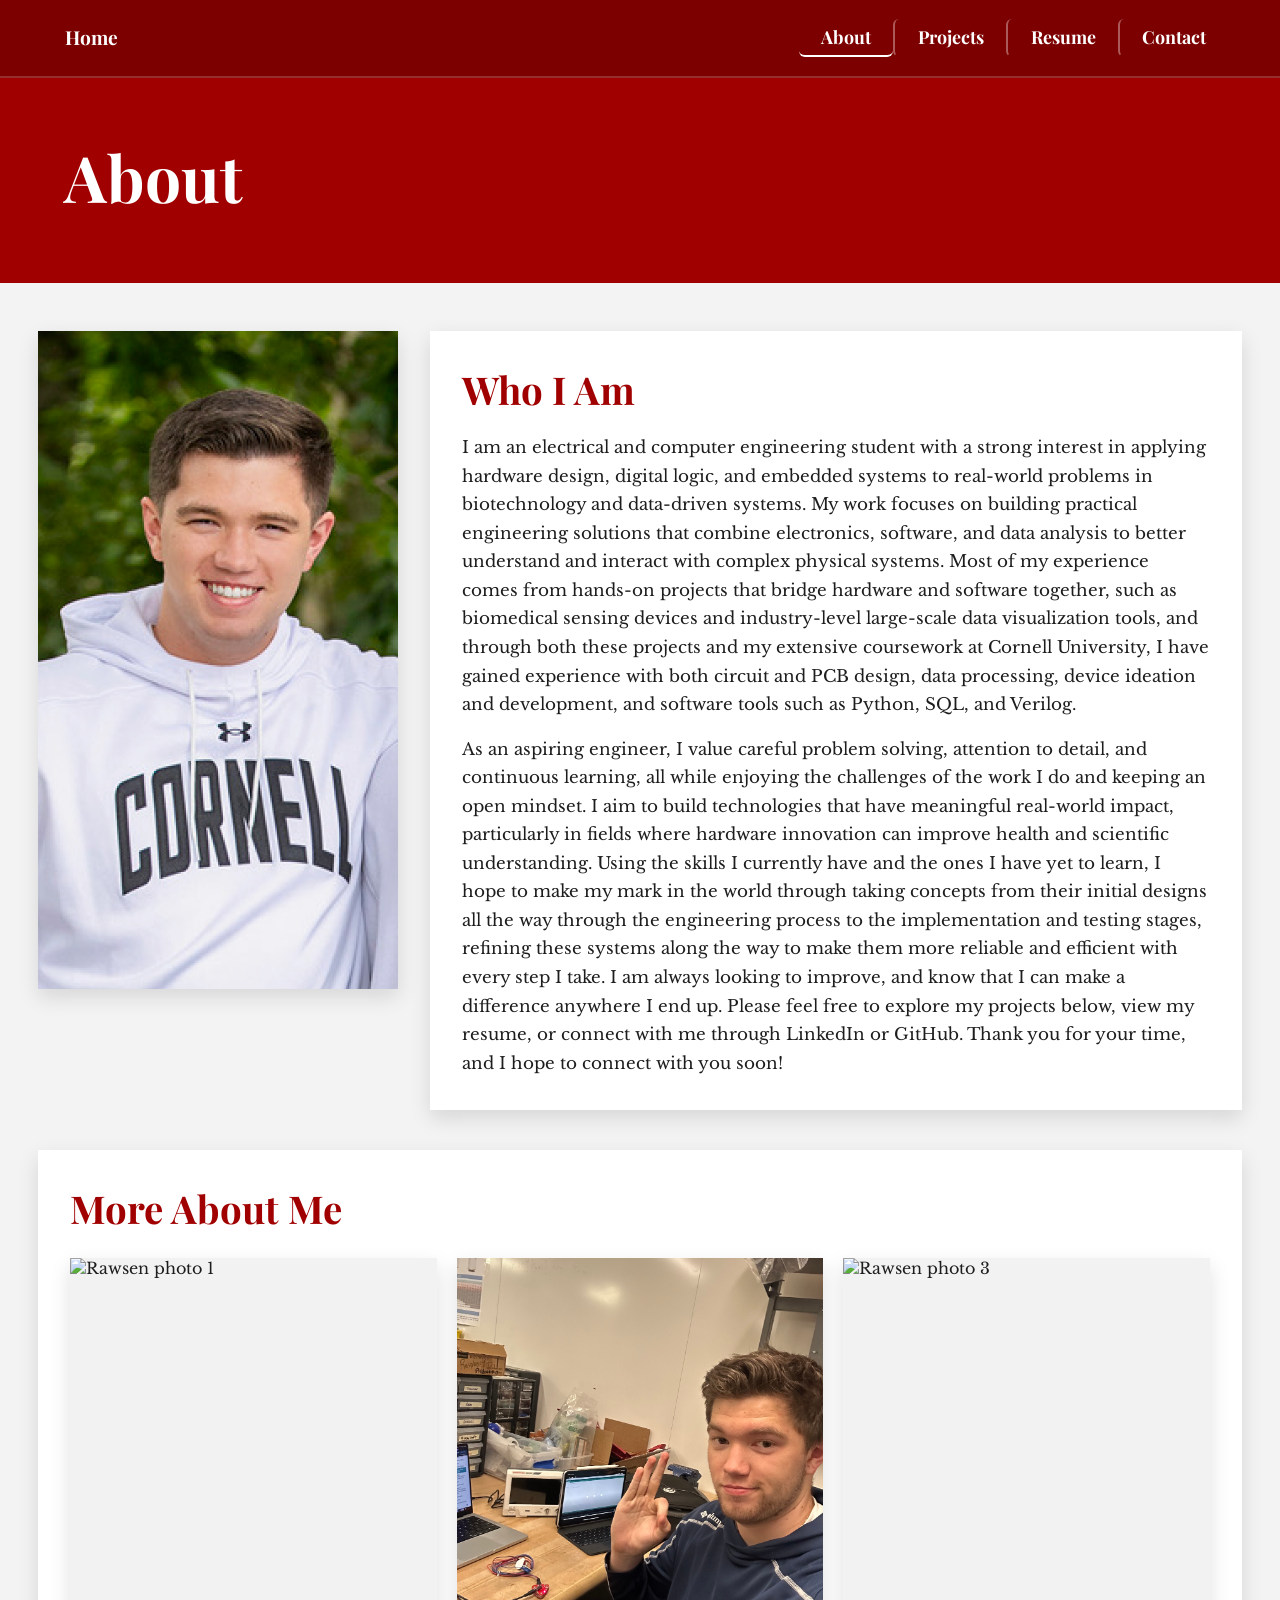
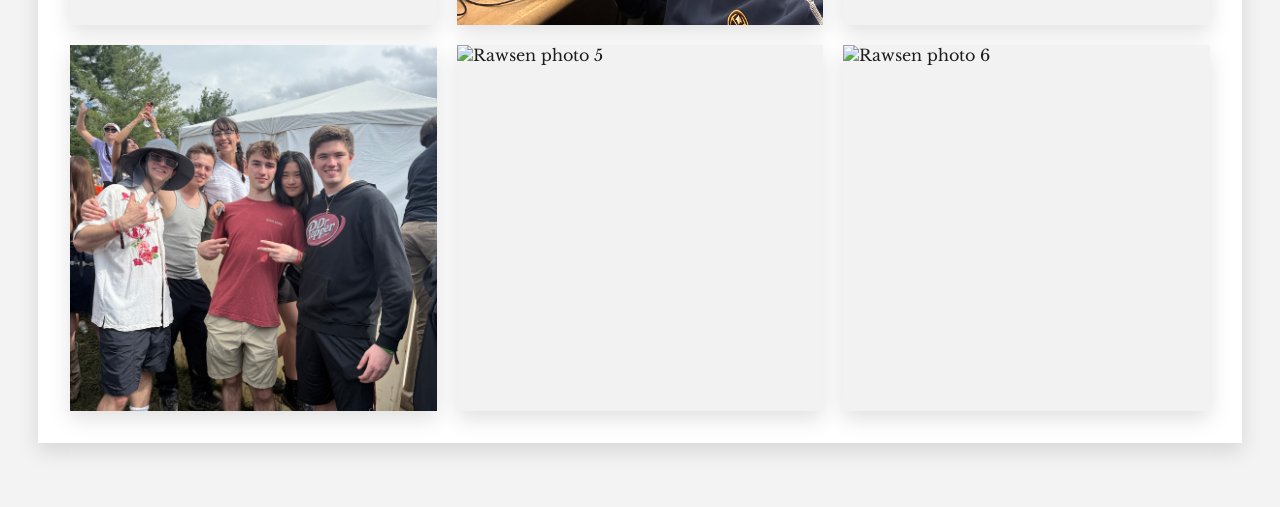
==== commit c515b493: "Update about.html" ====
--- a/about.html
+++ b/about.html
@@ -1,4 +1,4 @@
-<!DOCTYPE html>
+<!-- <!DOCTYPE html>
 <html lang="en">
 <head>
   <meta charset="UTF-8" />
@@ -81,4 +81,89 @@
     </section>
   </main>
 </body>
+</html> -->
+
+<!DOCTYPE html>
+<html lang="en">
+<head>
+  <meta charset="UTF-8" />
+  <meta name="viewport" content="width=device-width, initial-scale=1.0" />
+  <title>About | Rawsen Portfolio</title>
+  <link rel="preconnect" href="https://fonts.googleapis.com">
+  <link rel="preconnect" href="https://fonts.gstatic.com" crossorigin>
+  <link href="https://fonts.googleapis.com/css2?family=Playfair+Display:wght@600;700;800&family=Libre+Baskerville:wght@400;700&display=swap" rel="stylesheet">
+  <link rel="stylesheet" href="style.css">
+</head>
+<body>
+  <header class="topbar">
+    <div class="nav-wrap">
+      <a href="index.html" class="home-link">Home</a>
+      <nav class="nav">
+        <a href="about.html" class="active">About</a>
+        <a href="projects.html">Projects</a>
+        <a href="resume.html">Resume</a>
+        <a href="contact.html">Contact</a>
+      </nav>
+    </div>
+  </header>
+
+  <section class="page-header">
+    <h1>About</h1>
+  </section>
+
+  <main class="page-content">
+    <section class="about-intro">
+      <div class="about-main-image">
+        <img src="images/about-main-1.png" alt="Portrait of Rawsen">
+      </div>
+
+      <div class="content-block about-text-block">
+        <h2>Who I Am</h2>
+        <p>
+          I am an electrical and computer engineering student with a strong interest in applying hardware design, digital logic,
+          and embedded systems to real-world problems in biotechnology and data-driven systems. My work focuses on building practical
+          engineering solutions that combine electronics, software, and data analysis to better understand and interact with complex
+          physical systems. Most of my experience comes from hands-on projects that bridge hardware and software together, such as
+          biomedical sensing devices and industry-level large-scale data visualization tools, and through both these projects and my
+          extensive coursework at Cornell University, I have gained experience with both circuit and PCB design, data processing, device
+          ideation and development, and software tools such as Python, SQL, and Verilog.
+        </p>
+        <p>
+          As an aspiring engineer, I value careful problem solving, attention to detail, and continuous learning, all while enjoying
+          the challenges of the work I do and keeping an open mindset. I aim to build technologies that have meaningful real-world
+          impact, particularly in fields where hardware innovation can improve health and scientific understanding. Using the skills
+          I currently have and the ones I have yet to learn, I hope to make my mark in the world through taking concepts from their
+          initial designs all the way through the engineering process to the implementation and testing stages, refining these systems
+          along the way to make them more reliable and efficient with every step I take. I am always looking to improve, and know that
+          I can make a difference anywhere I end up. Please feel free to explore my projects below, view my resume, or connect with me
+          through LinkedIn or GitHub. Thank you for your time, and I hope to connect with you soon!
+        </p>
+      </div>
+    </section>
+
+    <section class="photo-gallery-section">
+      <h2>More About Me</h2>
+      <div class="photo-gallery-grid">
+        <div class="gallery-photo">
+          <img src="images/about-1.png" alt="Rawsen photo 1">
+        </div>
+        <div class="gallery-photo">
+          <img src="images/about-2.png" alt="Rawsen photo 2">
+        </div>
+        <div class="gallery-photo">
+          <img src="images/about-3.png" alt="Rawsen photo 3">
+        </div>
+        <div class="gallery-photo">
+          <img src="images/about-4.png" alt="Rawsen photo 4">
+        </div>
+        <div class="gallery-photo">
+          <img src="images/about-5.png" alt="Rawsen photo 5">
+        </div>
+        <div class="gallery-photo">
+          <img src="images/about-6.png" alt="Rawsen photo 6">
+        </div>
+      </div>
+    </section>
+  </main>
+</body>
 </html>
--- a/style.css
+++ b/style.css
@@ -60,7 +60,10 @@
   font-size: clamp(1.1rem, 1.5vw, 1.6rem);
   font-weight: 700;
   color: var(--white);
-  padding-right: 1.5rem;
+  padding: 0.55rem 1.5rem 0.55rem 0.85rem;
+  border-radius: 6px;
+  border-bottom: 2px solid transparent;
+  transition: background-color 0.2s ease, border-bottom 0.2s ease;
 }
 
 .nav {
@@ -72,12 +75,26 @@
   font-family: "Playfair Display", serif;
   font-size: clamp(1rem, 1.4vw, 1.4rem);
   font-weight: 700;
-  padding: 0 1.4rem;
+  padding: 0.55rem 1.4rem;
   line-height: 1;
+  border-radius: 6px;
+  border-bottom: 2px solid transparent;
+  transition: background-color 0.2s ease, border-bottom 0.2s ease;
 }
 
 .nav a + a {
   border-left: 2px solid rgba(255,255,255,0.35);
+}
+
+.home-link:hover,
+.nav a:hover {
+  background-color: rgba(0, 0, 0, 0.25);
+  color: var(--white);
+}
+
+.home-link.active,
+.nav a.active {
+  border-bottom: 2px solid var(--white);
 }
 
 .hero {
@@ -209,6 +226,45 @@
   min-height: 290px;
 }
 
+.feature-media {
+  display: flex;
+  flex-direction: column;
+  align-items: center;
+  gap: 0.9rem;
+}
+
+.feature-header {
+  color: var(--white);
+  font-family: "Playfair Display", serif;
+  font-size: clamp(1.15rem, 1.35vw, 1.4rem);
+  font-weight: 700;
+  text-align: center;
+  padding: 0;
+}
+
+.feature-image {
+  width: min(430px, 100%);
+  height: 320px;
+  background: #ffffff;
+  overflow: hidden;
+  box-shadow: var(--shadow);
+  display: flex;
+  justify-content: center;
+  align-items: center;
+  padding: 0.75rem;
+}
+
+.feature-image img {
+  max-width: 100%;
+  max-height: 100%;
+  width: auto;
+  height: auto;
+  object-fit: contain;
+  display: block;
+}
+
+/* HOME PAGE CAROUSEL BUTTONS */
+/* Matched to the projects carousel button behavior */
 .arrow-btn {
   background: var(--white);
   border: none;
@@ -219,26 +275,11 @@
   width: 100px;
   height: 74px;
   font-family: Georgia, serif;
-}
-
-.feature-media {
-  display: flex;
-  flex-direction: column;
-  align-items: center;
-  gap: 1rem;
-}
-
-.feature-image {
-  width: min(430px, 100%);
-  aspect-ratio: 1.7 / 1;
-  background: #1e2743;
-  overflow: hidden;
-}
-
-.feature-image img {
-  width: 100%;
-  height: 100%;
-  object-fit: cover;
+  box-shadow: var(--shadow);
+}
+
+.arrow-btn:hover {
+  background: #f3f3f3;
 }
 
 .dots {
@@ -307,12 +348,28 @@
   margin-top: 1rem;
 }
 
+.project-role {
+  color: var(--primary);
+  font-family: "Playfair Display", serif;
+  font-size: 1.05rem;
+  font-weight: 700;
+  margin-top: -0.3rem;
+  margin-bottom: 1.2rem;
+  letter-spacing: 0.01em;
+}
+
 .center-block {
   text-align: center;
 }
 
-.resume-button {
-  display: inline-block;
+/* RESUME BUTTON */
+/* Keeps the same hover lift as contact buttons, while forcing text to stay white */
+.resume-button,
+.resume-button:visited,
+.resume-button:active {
+  display: inline-flex;
+  align-items: center;
+  justify-content: center;
   margin-top: 1.5rem;
   background: var(--primary);
   color: var(--white);
@@ -321,6 +378,28 @@
   font-size: 1.2rem;
   font-weight: 700;
   box-shadow: var(--shadow);
+  text-decoration: none;
+  transition: background 0.2s ease, transform 0.2s ease, box-shadow 0.2s ease;
+  position: relative;
+  top: 0;
+}
+
+.resume-button:hover {
+  background: var(--primary-dark);
+  color: var(--white);
+  transform: translateY(-2px);
+  box-shadow: 0 10px 24px rgba(0, 0, 0, 0.16);
+  text-decoration: none;
+}
+
+.resume-role {
+  color: var(--primary);
+  font-family: "Playfair Display", serif;
+  font-size: 1.7rem;
+  font-weight: 700;
+  margin-top: -0.3rem;
+  margin-bottom: 1.2rem;
+  letter-spacing: 0.01em;
 }
 
 .project-detail-image {
@@ -338,13 +417,119 @@
   object-fit: contain;
 }
 
+.project-carousel {
+  display: grid;
+  grid-template-columns: 70px 1fr 70px;
+  gap: 1rem;
+  align-items: center;
+  margin: 0 auto 1.5rem;
+}
+
+.project-carousel-btn {
+  background: var(--white);
+  border: none;
+  color: #000;
+  font-size: 3.2rem;
+  line-height: 1;
+  cursor: pointer;
+  height: 72px;
+  box-shadow: var(--shadow);
+  font-family: Georgia, serif;
+}
+
+.project-carousel-btn:hover {
+  background: #f3f3f3;
+}
+
+.project-detail-image {
+  width: 100%;
+  max-width: 700px;
+  margin: 0 auto;
+  background: #fff;
+  box-shadow: var(--shadow);
+  overflow: hidden;
+}
+
+.project-detail-image img {
+  width: 100%;
+  height: 420px;
+  object-fit: contain;
+  display: block;
+}
+
+.project-image-caption {
+  padding: 0.9rem 1rem 1rem;
+  font-size: 0.95rem;
+  line-height: 1.5;
+  color: var(--primary);
+  background: #fff;
+  border-top: 1px solid var(--line);
+  font-style: italic;
+}
+
+/* Bold/Underline links */
+
+.content-block a:not(.resume-button),
+.project-detail a {
+  color: var(--primary);
+  text-decoration: underline;
+  text-decoration-thickness: 2px;
+  text-underline-offset: 3px;
+  font-weight: 600;
+  transition: color 0.2s ease;
+}
+
+.content-block a:not(.resume-button):hover,
+.project-detail a:hover {
+  color: var(--primary-dark);
+}
+
+.tech-label {
+  color: var(--primary);
+  font-family: "Playfair Display", serif;
+  font-weight: 700;
+}
+
+/* RESUME PAGE */
+
+.resume-intro-block {
+  margin-bottom: 2.5rem;
+}
+
+.resume-detail-row {
+  display: grid;
+  grid-template-columns: 1fr 360px;
+  gap: 2rem;
+  align-items: stretch;
+  margin-bottom: 2.5rem;
+}
+
+.resume-detail-image {
+  background: #fff;
+  box-shadow: var(--shadow);
+  overflow: hidden;
+  align-self: start;
+}
+
+.resume-detail-image img {
+  width: 100%;
+  height: auto;
+  display: block;
+  object-fit: contain;
+}
+
+.resume-detail-text {
+  margin-bottom: 0;
+  height: 100%;
+}
+
 /* ABOUT PAGE */
 
 .about-intro {
   display: grid;
   grid-template-columns: 360px 1fr;
   gap: 2rem;
-  align-items: start;
+  align-items: stretch;
   margin-bottom: 2.5rem;
 }
 
@@ -352,17 +537,19 @@
   background: #fff;
   box-shadow: var(--shadow);
   overflow: hidden;
+  align-self: start;
 }
 
 .about-main-image img {
   width: 100%;
-  height: 100%;
-  object-fit: cover;
+  height: auto;
   display: block;
+  object-fit: contain;
 }
 
 .about-text-block {
   margin-bottom: 0;
+  height: 100%;
 }
 
 .photo-gallery-section {
@@ -419,6 +606,11 @@
     grid-template-columns: 1fr;
   }
 
+  .feature-image {
+    width: min(430px, 100%);
+    height: 280px;
+  }
+
   .arrow-btn {
     width: 100%;
   }
@@ -438,6 +630,21 @@
 
   .photo-gallery-grid {
     grid-template-columns: repeat(2, 1fr);
+  }
+
+  .resume-detail-row,
+  .resume-detail-row.reverse {
+    grid-template-columns: 1fr;
+  }
+
+  .resume-detail-row.reverse .resume-detail-image,
+  .resume-detail-row.reverse .resume-detail-text {
+    order: initial;
+  }
+
+  .resume-detail-image {
+    max-width: 420px;
+    margin: 0 auto;
   }
 }
 
@@ -463,7 +670,11 @@
   }
 
   .nav a {
-    padding: 0.3rem 0.8rem;
+    padding: 0.45rem 0.8rem;
+  }
+
+  .home-link {
+    padding: 0.45rem 0.85rem;
   }
 
   .hero {
@@ -477,4 +688,181 @@
   .photo-gallery-grid {
     grid-template-columns: 1fr;
   }
-}
+
+  .project-carousel {
+    grid-template-columns: 1fr;
+  }
+
+  .project-carousel-btn {
+    width: 100%;
+  }
+
+  .project-detail-image img {
+    height: auto;
+  }
+}
+
+/* CONTACT PAGE */
+
+.contact-page-content {
+  padding: 3rem 4vw 4rem;
+}
+
+.contact-layout {
+  display: grid;
+  grid-template-columns: minmax(0, 3fr) minmax(260px, 0.8fr);
+  gap: 2rem;
+  align-items: stretch;
+  width: 100%;
+}
+
+.contact-message-block {
+  background: var(--white);
+  box-shadow: var(--shadow);
+  padding: 2.75rem;
+  min-height: 560px;
+  display: flex;
+  flex-direction: column;
+}
+
+.contact-message-block h2 {
+  font-family: "Playfair Display", serif;
+  color: var(--primary);
+  font-size: clamp(2.3rem, 4vw, 4rem);
+  margin-bottom: 1rem;
+}
+
+.contact-message-block p {
+  font-size: 1.1rem;
+  line-height: 1.7;
+  margin-bottom: 2rem;
+  max-width: 900px;
+}
+
+.contact-form {
+  display: flex;
+  flex-direction: column;
+  gap: 1.3rem;
+  flex: 1;
+}
+
+.contact-field-row {
+  display: grid;
+  grid-template-columns: 1fr 1fr;
+  gap: 1.3rem;
+}
+
+.contact-field {
+  display: flex;
+  flex-direction: column;
+  gap: 0.55rem;
+}
+
+.contact-field label {
+  font-family: "Playfair Display", serif;
+  color: var(--primary);
+  font-size: 1.15rem;
+  font-weight: 700;
+}
+
+.contact-field input,
+.contact-field textarea {
+  width: 100%;
+  border: 2px solid var(--line);
+  background: var(--white);
+  color: var(--text);
+  padding: 1rem;
+  font-family: "Libre Baskerville", serif;
+  font-size: 1rem;
+}
+
+.contact-field textarea {
+  min-height: 235px;
+  resize: vertical;
+}
+
+.contact-field input:focus,
+.contact-field textarea:focus {
+  outline: none;
+  border-color: var(--primary);
+}
+
+.contact-form button {
+  align-self: flex-start;
+  background: var(--primary);
+  color: var(--white);
+  border: none;
+  padding: 1rem 2rem;
+  font-family: "Playfair Display", serif;
+  font-size: 1.25rem;
+  font-weight: 700;
+  box-shadow: var(--shadow);
+  cursor: pointer;
+  transition: background 0.2s ease, transform 0.2s ease;
+}
+
+.contact-form button:hover {
+  background: var(--primary-dark);
+  color: var(--white);
+  transform: translateY(-2px);
+}
+
+.contact-side-links {
+  display: flex;
+  flex-direction: column;
+  gap: 1.25rem;
+  align-items: stretch;
+}
+
+.contact-side-btn {
+  display: flex;
+  align-items: center;
+  justify-content: center;
+  background: var(--primary);
+  color: var(--white);
+  box-shadow: var(--shadow);
+  padding: 1rem 1.75rem;
+  min-height: 72px;
+  font-family: "Playfair Display", serif;
+  font-size: 1.2rem;
+  font-weight: 700;
+  text-align: center;
+  transition: background 0.2s ease, transform 0.2s ease;
+}
+
+.contact-side-btn:hover {
+  background: var(--primary-dark);
+  color: var(--white);
+  transform: translateY(-2px);
+}
+
+@media (max-width: 950px) {
+  .contact-layout {
+    grid-template-columns: 1fr;
+  }
+
+  .contact-side-links {
+    display: grid;
+    grid-template-columns: 1fr 1fr;
+  }
+
+  .contact-side-btn {
+    min-height: 140px;
+  }
+}
+
+@media (max-width: 720px) {
+  .contact-field-row {
+    grid-template-columns: 1fr;
+  }
+
+  .contact-message-block {
+    padding: 2rem;
+    min-height: auto;
+  }
+
+  .contact-side-links {
+    grid-template-columns: 1fr;
+  }
+}
+
--- a/style.css
+++ b/style.css
@@ -60,7 +60,10 @@
   font-size: clamp(1.1rem, 1.5vw, 1.6rem);
   font-weight: 700;
   color: var(--white);
-  padding-right: 1.5rem;
+  padding: 0.55rem 1.5rem 0.55rem 0.85rem;
+  border-radius: 6px;
+  border-bottom: 2px solid transparent;
+  transition: background-color 0.2s ease, border-bottom 0.2s ease;
 }
 
 .nav {
@@ -72,12 +75,26 @@
   font-family: "Playfair Display", serif;
   font-size: clamp(1rem, 1.4vw, 1.4rem);
   font-weight: 700;
-  padding: 0 1.4rem;
+  padding: 0.55rem 1.4rem;
   line-height: 1;
+  border-radius: 6px;
+  border-bottom: 2px solid transparent;
+  transition: background-color 0.2s ease, border-bottom 0.2s ease;
 }
 
 .nav a + a {
   border-left: 2px solid rgba(255,255,255,0.35);
+}
+
+.home-link:hover,
+.nav a:hover {
+  background-color: rgba(0, 0, 0, 0.25);
+  color: var(--white);
+}
+
+.home-link.active,
+.nav a.active {
+  border-bottom: 2px solid var(--white);
 }
 
 .hero {
@@ -209,6 +226,45 @@
   min-height: 290px;
 }
 
+.feature-media {
+  display: flex;
+  flex-direction: column;
+  align-items: center;
+  gap: 0.9rem;
+}
+
+.feature-header {
+  color: var(--white);
+  font-family: "Playfair Display", serif;
+  font-size: clamp(1.15rem, 1.35vw, 1.4rem);
+  font-weight: 700;
+  text-align: center;
+  padding: 0;
+}
+
+.feature-image {
+  width: min(430px, 100%);
+  height: 320px;
+  background: #ffffff;
+  overflow: hidden;
+  box-shadow: var(--shadow);
+  display: flex;
+  justify-content: center;
+  align-items: center;
+  padding: 0.75rem;
+}
+
+.feature-image img {
+  max-width: 100%;
+  max-height: 100%;
+  width: auto;
+  height: auto;
+  object-fit: contain;
+  display: block;
+}
+
+/* HOME PAGE CAROUSEL BUTTONS */
+/* Matched to the projects carousel button behavior */
 .arrow-btn {
   background: var(--white);
   border: none;
@@ -219,26 +275,11 @@
   width: 100px;
   height: 74px;
   font-family: Georgia, serif;
-}
-
-.feature-media {
-  display: flex;
-  flex-direction: column;
-  align-items: center;
-  gap: 1rem;
-}
-
-.feature-image {
-  width: min(430px, 100%);
-  aspect-ratio: 1.7 / 1;
-  background: #1e2743;
-  overflow: hidden;
-}
-
-.feature-image img {
-  width: 100%;
-  height: 100%;
-  object-fit: cover;
+  box-shadow: var(--shadow);
+}
+
+.arrow-btn:hover {
+  background: #f3f3f3;
 }
 
 .dots {
@@ -307,12 +348,28 @@
   margin-top: 1rem;
 }
 
+.project-role {
+  color: var(--primary);
+  font-family: "Playfair Display", serif;
+  font-size: 1.05rem;
+  font-weight: 700;
+  margin-top: -0.3rem;
+  margin-bottom: 1.2rem;
+  letter-spacing: 0.01em;
+}
+
 .center-block {
   text-align: center;
 }
 
-.resume-button {
-  display: inline-block;
+/* RESUME BUTTON */
+/* Keeps the same hover lift as contact buttons, while forcing text to stay white */
+.resume-button,
+.resume-button:visited,
+.resume-button:active {
+  display: inline-flex;
+  align-items: center;
+  justify-content: center;
   margin-top: 1.5rem;
   background: var(--primary);
   color: var(--white);
@@ -321,6 +378,28 @@
   font-size: 1.2rem;
   font-weight: 700;
   box-shadow: var(--shadow);
+  text-decoration: none;
+  transition: background 0.2s ease, transform 0.2s ease, box-shadow 0.2s ease;
+  position: relative;
+  top: 0;
+}
+
+.resume-button:hover {
+  background: var(--primary-dark);
+  color: var(--white);
+  transform: translateY(-2px);
+  box-shadow: 0 10px 24px rgba(0, 0, 0, 0.16);
+  text-decoration: none;
+}
+
+.resume-role {
+  color: var(--primary);
+  font-family: "Playfair Display", serif;
+  font-size: 1.7rem;
+  font-weight: 700;
+  margin-top: -0.3rem;
+  margin-bottom: 1.2rem;
+  letter-spacing: 0.01em;
 }
 
 .project-detail-image {
@@ -338,13 +417,119 @@
   object-fit: contain;
 }
 
+.project-carousel {
+  display: grid;
+  grid-template-columns: 70px 1fr 70px;
+  gap: 1rem;
+  align-items: center;
+  margin: 0 auto 1.5rem;
+}
+
+.project-carousel-btn {
+  background: var(--white);
+  border: none;
+  color: #000;
+  font-size: 3.2rem;
+  line-height: 1;
+  cursor: pointer;
+  height: 72px;
+  box-shadow: var(--shadow);
+  font-family: Georgia, serif;
+}
+
+.project-carousel-btn:hover {
+  background: #f3f3f3;
+}
+
+.project-detail-image {
+  width: 100%;
+  max-width: 700px;
+  margin: 0 auto;
+  background: #fff;
+  box-shadow: var(--shadow);
+  overflow: hidden;
+}
+
+.project-detail-image img {
+  width: 100%;
+  height: 420px;
+  object-fit: contain;
+  display: block;
+}
+
+.project-image-caption {
+  padding: 0.9rem 1rem 1rem;
+  font-size: 0.95rem;
+  line-height: 1.5;
+  color: var(--primary);
+  background: #fff;
+  border-top: 1px solid var(--line);
+  font-style: italic;
+}
+
+/* Bold/Underline links */
+
+.content-block a:not(.resume-button),
+.project-detail a {
+  color: var(--primary);
+  text-decoration: underline;
+  text-decoration-thickness: 2px;
+  text-underline-offset: 3px;
+  font-weight: 600;
+  transition: color 0.2s ease;
+}
+
+.content-block a:not(.resume-button):hover,
+.project-detail a:hover {
+  color: var(--primary-dark);
+}
+
+.tech-label {
+  color: var(--primary);
+  font-family: "Playfair Display", serif;
+  font-weight: 700;
+}
+
+/* RESUME PAGE */
+
+.resume-intro-block {
+  margin-bottom: 2.5rem;
+}
+
+.resume-detail-row {
+  display: grid;
+  grid-template-columns: 1fr 360px;
+  gap: 2rem;
+  align-items: stretch;
+  margin-bottom: 2.5rem;
+}
+
+.resume-detail-image {
+  background: #fff;
+  box-shadow: var(--shadow);
+  overflow: hidden;
+  align-self: start;
+}
+
+.resume-detail-image img {
+  width: 100%;
+  height: auto;
+  display: block;
+  object-fit: contain;
+}
+
+.resume-detail-text {
+  margin-bottom: 0;
+  height: 100%;
+}
+
 /* ABOUT PAGE */
 
 .about-intro {
   display: grid;
   grid-template-columns: 360px 1fr;
   gap: 2rem;
-  align-items: start;
+  align-items: stretch;
   margin-bottom: 2.5rem;
 }
 
@@ -352,17 +537,19 @@
   background: #fff;
   box-shadow: var(--shadow);
   overflow: hidden;
+  align-self: start;
 }
 
 .about-main-image img {
   width: 100%;
-  height: 100%;
-  object-fit: cover;
+  height: auto;
   display: block;
+  object-fit: contain;
 }
 
 .about-text-block {
   margin-bottom: 0;
+  height: 100%;
 }
 
 .photo-gallery-section {
@@ -419,6 +606,11 @@
     grid-template-columns: 1fr;
   }
 
+  .feature-image {
+    width: min(430px, 100%);
+    height: 280px;
+  }
+
   .arrow-btn {
     width: 100%;
   }
@@ -438,6 +630,21 @@
 
   .photo-gallery-grid {
     grid-template-columns: repeat(2, 1fr);
+  }
+
+  .resume-detail-row,
+  .resume-detail-row.reverse {
+    grid-template-columns: 1fr;
+  }
+
+  .resume-detail-row.reverse .resume-detail-image,
+  .resume-detail-row.reverse .resume-detail-text {
+    order: initial;
+  }
+
+  .resume-detail-image {
+    max-width: 420px;
+    margin: 0 auto;
   }
 }
 
@@ -463,7 +670,11 @@
   }
 
   .nav a {
-    padding: 0.3rem 0.8rem;
+    padding: 0.45rem 0.8rem;
+  }
+
+  .home-link {
+    padding: 0.45rem 0.85rem;
   }
 
   .hero {
@@ -477,4 +688,181 @@
   .photo-gallery-grid {
     grid-template-columns: 1fr;
   }
-}
+
+  .project-carousel {
+    grid-template-columns: 1fr;
+  }
+
+  .project-carousel-btn {
+    width: 100%;
+  }
+
+  .project-detail-image img {
+    height: auto;
+  }
+}
+
+/* CONTACT PAGE */
+
+.contact-page-content {
+  padding: 3rem 4vw 4rem;
+}
+
+.contact-layout {
+  display: grid;
+  grid-template-columns: minmax(0, 3fr) minmax(260px, 0.8fr);
+  gap: 2rem;
+  align-items: stretch;
+  width: 100%;
+}
+
+.contact-message-block {
+  background: var(--white);
+  box-shadow: var(--shadow);
+  padding: 2.75rem;
+  min-height: 560px;
+  display: flex;
+  flex-direction: column;
+}
+
+.contact-message-block h2 {
+  font-family: "Playfair Display", serif;
+  color: var(--primary);
+  font-size: clamp(2.3rem, 4vw, 4rem);
+  margin-bottom: 1rem;
+}
+
+.contact-message-block p {
+  font-size: 1.1rem;
+  line-height: 1.7;
+  margin-bottom: 2rem;
+  max-width: 900px;
+}
+
+.contact-form {
+  display: flex;
+  flex-direction: column;
+  gap: 1.3rem;
+  flex: 1;
+}
+
+.contact-field-row {
+  display: grid;
+  grid-template-columns: 1fr 1fr;
+  gap: 1.3rem;
+}
+
+.contact-field {
+  display: flex;
+  flex-direction: column;
+  gap: 0.55rem;
+}
+
+.contact-field label {
+  font-family: "Playfair Display", serif;
+  color: var(--primary);
+  font-size: 1.15rem;
+  font-weight: 700;
+}
+
+.contact-field input,
+.contact-field textarea {
+  width: 100%;
+  border: 2px solid var(--line);
+  background: var(--white);
+  color: var(--text);
+  padding: 1rem;
+  font-family: "Libre Baskerville", serif;
+  font-size: 1rem;
+}
+
+.contact-field textarea {
+  min-height: 235px;
+  resize: vertical;
+}
+
+.contact-field input:focus,
+.contact-field textarea:focus {
+  outline: none;
+  border-color: var(--primary);
+}
+
+.contact-form button {
+  align-self: flex-start;
+  background: var(--primary);
+  color: var(--white);
+  border: none;
+  padding: 1rem 2rem;
+  font-family: "Playfair Display", serif;
+  font-size: 1.25rem;
+  font-weight: 700;
+  box-shadow: var(--shadow);
+  cursor: pointer;
+  transition: background 0.2s ease, transform 0.2s ease;
+}
+
+.contact-form button:hover {
+  background: var(--primary-dark);
+  color: var(--white);
+  transform: translateY(-2px);
+}
+
+.contact-side-links {
+  display: flex;
+  flex-direction: column;
+  gap: 1.25rem;
+  align-items: stretch;
+}
+
+.contact-side-btn {
+  display: flex;
+  align-items: center;
+  justify-content: center;
+  background: var(--primary);
+  color: var(--white);
+  box-shadow: var(--shadow);
+  padding: 1rem 1.75rem;
+  min-height: 72px;
+  font-family: "Playfair Display", serif;
+  font-size: 1.2rem;
+  font-weight: 700;
+  text-align: center;
+  transition: background 0.2s ease, transform 0.2s ease;
+}
+
+.contact-side-btn:hover {
+  background: var(--primary-dark);
+  color: var(--white);
+  transform: translateY(-2px);
+}
+
+@media (max-width: 950px) {
+  .contact-layout {
+    grid-template-columns: 1fr;
+  }
+
+  .contact-side-links {
+    display: grid;
+    grid-template-columns: 1fr 1fr;
+  }
+
+  .contact-side-btn {
+    min-height: 140px;
+  }
+}
+
+@media (max-width: 720px) {
+  .contact-field-row {
+    grid-template-columns: 1fr;
+  }
+
+  .contact-message-block {
+    padding: 2rem;
+    min-height: auto;
+  }
+
+  .contact-side-links {
+    grid-template-columns: 1fr;
+  }
+}
+
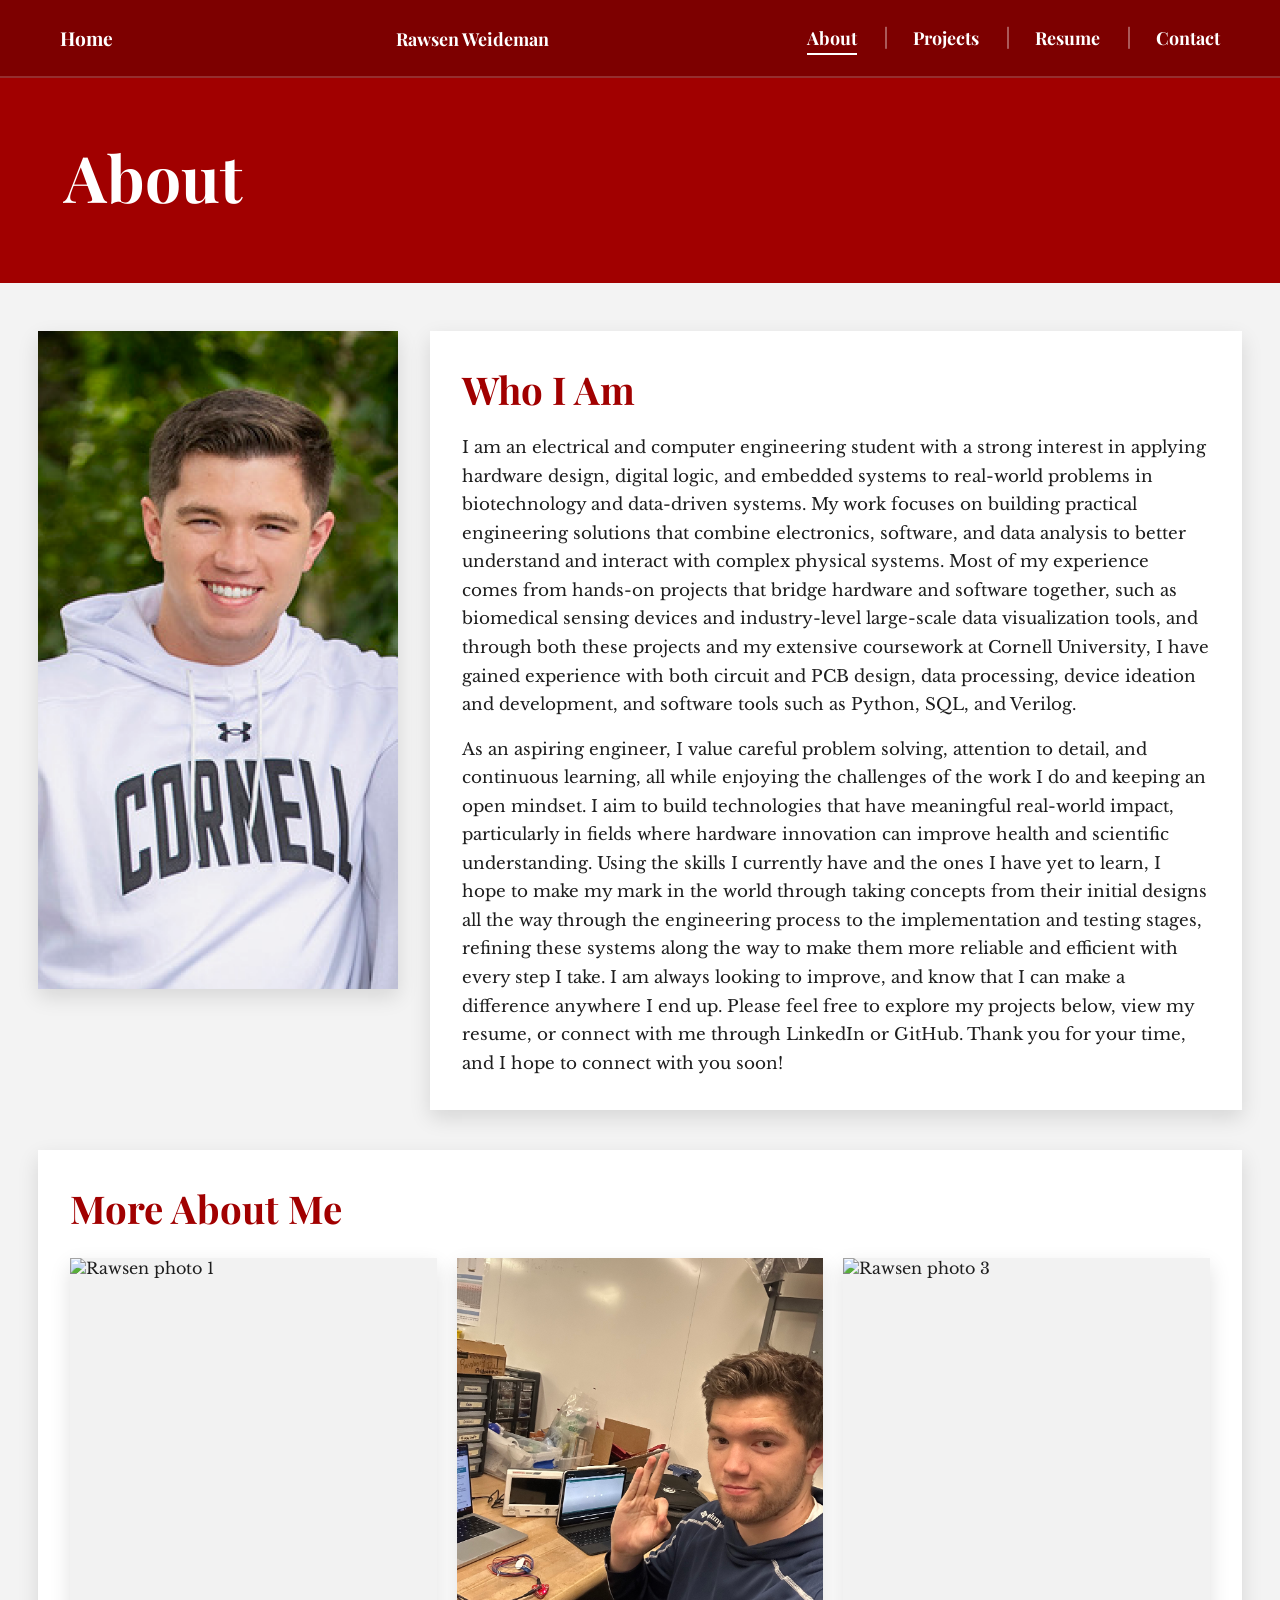
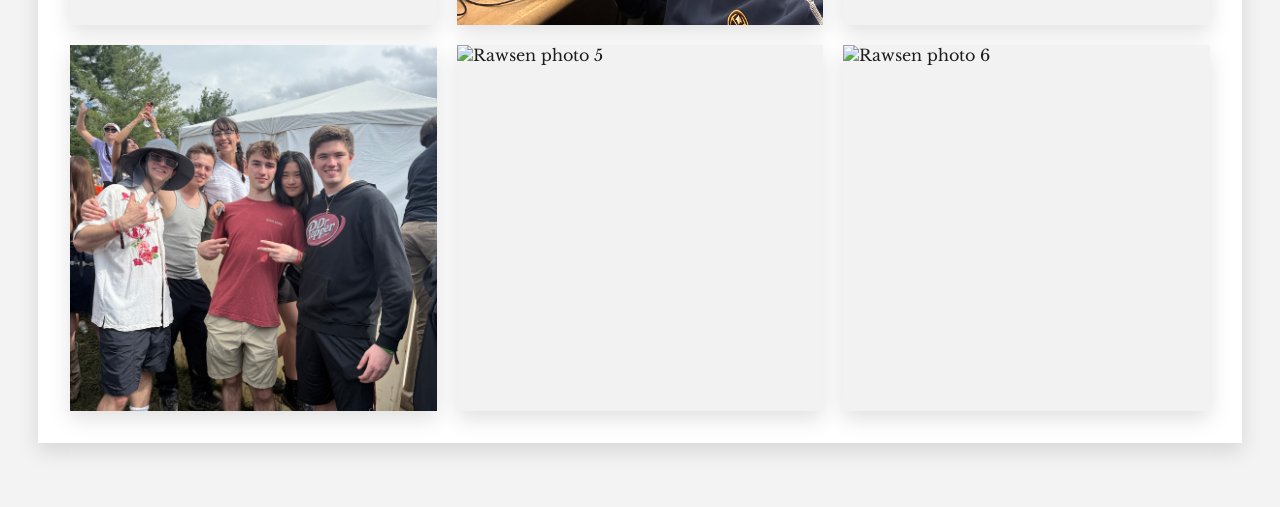
==== commit e43c0832: "Update about.html" ====
--- a/about.html
+++ b/about.html
@@ -1,88 +1,3 @@
-<!-- <!DOCTYPE html>
-<html lang="en">
-<head>
-  <meta charset="UTF-8" />
-  <meta name="viewport" content="width=device-width, initial-scale=1.0" />
-  <title>About | Rawsen Portfolio</title>
-  <link rel="preconnect" href="https://fonts.googleapis.com">
-  <link rel="preconnect" href="https://fonts.gstatic.com" crossorigin>
-  <link href="https://fonts.googleapis.com/css2?family=Playfair+Display:wght@600;700;800&family=Libre+Baskerville:wght@400;700&display=swap" rel="stylesheet">
-  <link rel="stylesheet" href="style.css">
-</head>
-<body>
-  <header class="topbar">
-    <div class="nav-wrap">
-      <a href="index.html" class="home-link">Home</a>
-      <nav class="nav">
-        <a href="about.html">About</a>
-        <a href="projects.html">Projects</a>
-        <a href="resume.html">Resume</a>
-        <a href="contact.html">Contact</a>
-      </nav>
-    </div>
-  </header>
-
-  <section class="page-header">
-    <h1>About</h1>
-  </section>
-
-  <main class="page-content">
-    <section class="about-intro">
-      <div class="about-main-image">
-        <img src="images/about-main-1.png" alt="Portrait of Rawsen">
-      </div>
-
-      <div class="content-block about-text-block">
-        <h2>Who I Am</h2>
-        <p>
-          I am an electrical and computer engineering student with a strong interest in applying hardware design, digital logic,
-          and embedded systems to real-world problems in biotechnology and data-driven systems. My work focuses on building practical
-          engineering solutions that combine electronics, software, and data analysis to better understand and interact with complex
-          physical systems. Most of my experience comes from hands-on projects that bridge hardware and software together, such as
-          biomedical sensing devices and industry-level large-scale data visualization tools, and through both these projects and my
-          extensive coursework at Cornell University, I have gained experience with both circuit and PCB design, data processing, device
-          ideation and development, and software tools such as Python, SQL, and Verilog.
-        </p>
-        <p>
-          As an aspiring engineer, I value careful problem solving, attention to detail, and continuous learning, all while enjoying
-          the challenges of the work I do and keeping an open mindset. I aim to build technologies that have meaningful real-world
-          impact, particularly in fields where hardware innovation can improve health and scientific understanding. Using the skills
-          I currently have and the ones I have yet to learn, I hope to make my mark in the world through taking concepts from their
-          initial designs all the way through the engineering process to the implementation and testing stages, refining these systems
-          along the way to make them more reliable and efficient with every step I take. I am always looking to improve, and know that
-          I can make a difference anywhere I end up. Please feel free to explore my projects below, view my resume, or connect with me
-          through LinkedIn or GitHub. Thank you for your time, and I hope to connect with you soon!
-        </p>
-      </div>
-    </section>
-
-    <section class="photo-gallery-section">
-      <h2>More About Me</h2>
-      <div class="photo-gallery-grid">
-        <div class="gallery-photo">
-          <img src="images/about-1.png" alt="Rawsen photo 1">
-        </div>
-        <div class="gallery-photo">
-          <img src="images/about-2.png" alt="Rawsen photo 2">
-        </div>
-        <div class="gallery-photo">
-          <img src="images/about-3.png" alt="Rawsen photo 3">
-        </div>
-        <div class="gallery-photo">
-          <img src="images/about-4.png" alt="Rawsen photo 4">
-        </div>
-        <div class="gallery-photo">
-          <img src="images/about-5.png" alt="Rawsen photo 5">
-        </div>
-        <div class="gallery-photo">
-          <img src="images/about-6.png" alt="Rawsen photo 6">
-        </div>
-      </div>
-    </section>
-  </main>
-</body>
-</html> -->
-
 <!DOCTYPE html>
 <html lang="en">
 <head>
@@ -98,6 +13,7 @@
   <header class="topbar">
     <div class="nav-wrap">
       <a href="index.html" class="home-link">Home</a>
+      <span class="nav-name">Rawsen Weideman</span>
       <nav class="nav">
         <a href="about.html" class="active">About</a>
         <a href="projects.html">Projects</a>
--- a/style.css
+++ b/style.css
@@ -55,47 +55,81 @@
   justify-content: space-between;
 }
 
+/* NAVIGATION BAR */
+
 .home-link {
   font-family: "Playfair Display", serif;
   font-size: clamp(1.1rem, 1.5vw, 1.6rem);
   font-weight: 700;
   color: var(--white);
-  padding: 0.55rem 1.5rem 0.55rem 0.85rem;
-  border-radius: 6px;
-  border-bottom: 2px solid transparent;
-  transition: background-color 0.2s ease, border-bottom 0.2s ease;
+  padding: 0.2rem 0.55rem;
+  margin-right: 1.6rem;
+  transition: background-color 0.2s ease;
+  position: relative;
+  display: inline-block;
 }
 
 .nav {
   display: flex;
   align-items: center;
+  gap: 2.4rem;
 }
 
 .nav a {
   font-family: "Playfair Display", serif;
   font-size: clamp(1rem, 1.4vw, 1.4rem);
   font-weight: 700;
-  padding: 0.55rem 1.4rem;
+  color: var(--white);
+  padding: 0.2rem 0.55rem;
   line-height: 1;
-  border-radius: 6px;
-  border-bottom: 2px solid transparent;
-  transition: background-color 0.2s ease, border-bottom 0.2s ease;
-}
-
-.nav a + a {
-  border-left: 2px solid rgba(255,255,255,0.35);
-}
-
+  transition: background-color 0.2s ease;
+  position: relative;
+  display: inline-block;
+  margin: 0;
+}
+
+/* Name */
+.nav-name {
+  font-family: "Playfair Display", serif;
+  font-size: clamp(1rem, 1.4vw, 1.4rem);
+  font-weight: 700;
+  color: var(--white);
+  white-space: nowrap;
+  padding: 0.2rem 0.55rem;
+}
+
+/* Clean divider between links */
+.nav a + a::before {
+  content: "";
+  position: absolute;
+  left: -1.2rem;
+  top: 50%;
+  transform: translateY(-50%);
+  width: 2px;
+  height: 1.25em;
+  background: rgba(255,255,255,0.35);
+}
+
+/* Hover background */
 .home-link:hover,
 .nav a:hover {
-  background-color: rgba(0, 0, 0, 0.25);
-  color: var(--white);
-}
-
-.home-link.active,
-.nav a.active {
-  border-bottom: 2px solid var(--white);
-}
+  background-color: rgba(0, 0, 0, 0.16);
+  color: var(--white);
+}
+
+/* Active underline */
+.home-link.active::after,
+.nav a.active::after {
+  content: "";
+  position: absolute;
+  left: 0.55rem;
+  right: 0.55rem;
+  bottom: -0.28rem;
+  height: 2px;
+  background: var(--white);
+}
+
+/* HOME PAGE */
 
 .hero {
   background: var(--primary);
@@ -264,7 +298,7 @@
 }
 
 /* HOME PAGE CAROUSEL BUTTONS */
-/* Matched to the projects carousel button behavior */
+
 .arrow-btn {
   background: var(--white);
   border: none;
@@ -304,6 +338,8 @@
   background: #6ec9f1;
 }
 
+/* GENERAL PAGE STYLES */
+
 .page-header {
   background: var(--primary);
   color: var(--white);
@@ -363,7 +399,7 @@
 }
 
 /* RESUME BUTTON */
-/* Keeps the same hover lift as contact buttons, while forcing text to stay white */
+
 .resume-button,
 .resume-button:visited,
 .resume-button:active {
@@ -402,6 +438,8 @@
   letter-spacing: 0.01em;
 }
 
+/* PROJECT PAGE */
+
 .project-detail-image {
   width: 100%;
   max-width: 700px;
@@ -467,6 +505,97 @@
   font-style: italic;
 }
 
+/* PROJECT HEADER WITH IMAGE/LOGO */
+
+.project-heading {
+  display: flex;
+  align-items: flex-start;
+  justify-content: space-between;
+  gap: 2rem;
+  margin-bottom: 1.2rem;
+}
+
+.project-heading-text {
+  flex: 1;
+}
+
+.project-heading-text h2 {
+  margin-bottom: 0.5rem;
+}
+
+.project-heading-text .project-role {
+  margin-bottom: 0;
+}
+
+.project-logo {
+  height: 58px;
+  width: 150px;
+  flex-shrink: 0;
+  display: flex;
+  align-items: flex-start;
+  justify-content: flex-end;
+}
+
+.project-logo img {
+  max-height: 58px;
+  max-width: 150px;
+  width: auto;
+  height: auto;
+  object-fit: contain;
+  display: block;
+}
+.social-link {
+  position: relative;
+}
+
+.social-rail {
+  overflow: visible;
+}
+
+.social-link {
+  position: relative;
+  overflow: visible;
+}
+
+/* Tooltip */
+.social-link::after {
+  content: attr(aria-label);
+
+  position: absolute;
+  right: calc(100% + 14px);
+  top: 50%;
+  transform: translateY(-50%);
+
+  background: #1d1d1d;
+  color: white;
+
+  font-family: "Libre Baskerville", serif;
+  font-size: 0.9rem;
+  font-weight: 700;
+
+  padding: 0.55rem 0.8rem;
+  white-space: nowrap;
+
+  opacity: 0;
+  visibility: hidden;
+
+  pointer-events: none;
+  z-index: 1000;
+
+  transition: opacity 0.2s ease;
+}
+
+.social-link:hover {
+  z-index: 1000;
+}
+
+.social-link:hover::after,
+.social-link:focus-visible::after {
+  opacity: 1;
+  visibility: visible;
+}
+
+
 /* Bold/Underline links */
 
 .content-block a:not(.resume-button),
@@ -523,6 +652,40 @@
   height: 100%;
 }
 
+/* EXPERIENCE HEADER WITH IMAGE/LOGO */
+
+.experience-heading {
+  display: flex;
+  align-items: flex-start;
+  justify-content: space-between;
+  gap: 2rem;
+  margin-bottom: 1.2rem;
+}
+
+.experience-heading .project-role {
+  margin-top: -0.3rem;
+  margin-bottom: 0;
+  flex: 1;
+}
+
+.experience-logo {
+  height: 58px;
+  width: 150px;
+  flex-shrink: 0;
+  display: flex;
+  align-items: flex-start;
+  justify-content: flex-end;
+}
+
+.experience-logo img {
+  max-height: 58px;
+  max-width: 150px;
+  width: auto;
+  height: auto;
+  object-fit: contain;
+  display: block;
+}
+
 /* ABOUT PAGE */
 
 .about-intro {
@@ -585,6 +748,8 @@
   display: block;
 }
 
+/* RESPONSIVE STYLES */
+
 @media (max-width: 1180px) {
   .hero-grid {
     grid-template-columns: 1fr;
@@ -665,16 +830,40 @@
     gap: 0.6rem;
   }
 
-  .nav a + a {
-    border-left: none;
+  .nav a + a::before {
+    display: none;
   }
 
   .nav a {
-    padding: 0.45rem 0.8rem;
+    padding: 0.25rem 0.45rem;
+    margin: 0 0.35rem;
   }
 
   .home-link {
-    padding: 0.45rem 0.85rem;
+    padding: 0.25rem 0.45rem;
+    margin-right: 0;
+  }
+
+  .home-link.active::after,
+  .nav a.active::after {
+    left: 0.45rem;
+    right: 0.45rem;
+    bottom: -0.25rem;
+  }
+
+  .experience-heading {
+    align-items: flex-start;
+    gap: 1rem;
+  }
+
+  .experience-logo {
+    height: 44px;
+    width: 105px;
+  }
+
+  .experience-logo img {
+    max-height: 44px;
+    max-width: 105px;
   }
 
   .hero {
@@ -687,6 +876,21 @@
 
   .photo-gallery-grid {
     grid-template-columns: 1fr;
+  }
+
+  .project-heading {
+    align-items: flex-start;
+    gap: 1rem;
+  }
+
+  .project-logo {
+    height: 44px;
+    width: 105px;
+  }
+
+  .project-logo img {
+    max-height: 44px;
+    max-width: 105px;
   }
 
   .project-carousel {
@@ -865,4 +1069,3 @@
     grid-template-columns: 1fr;
   }
 }
-
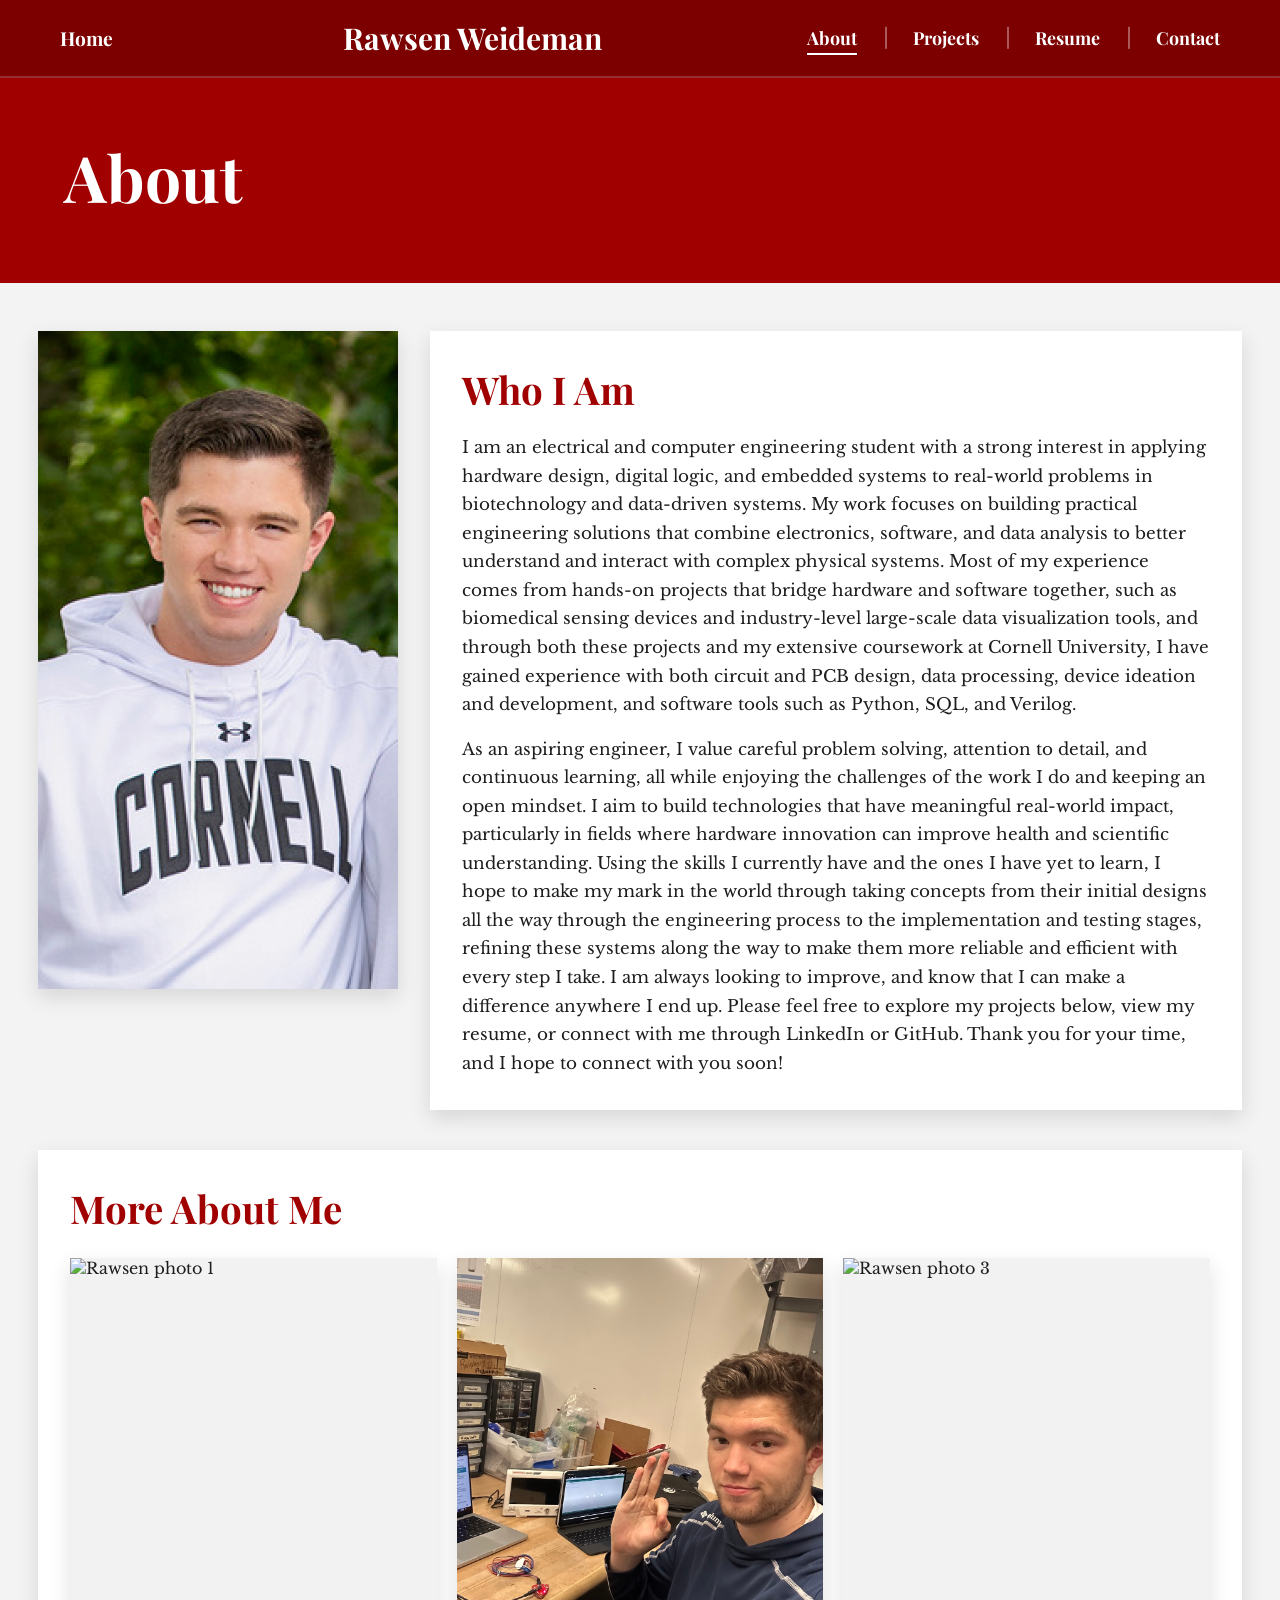
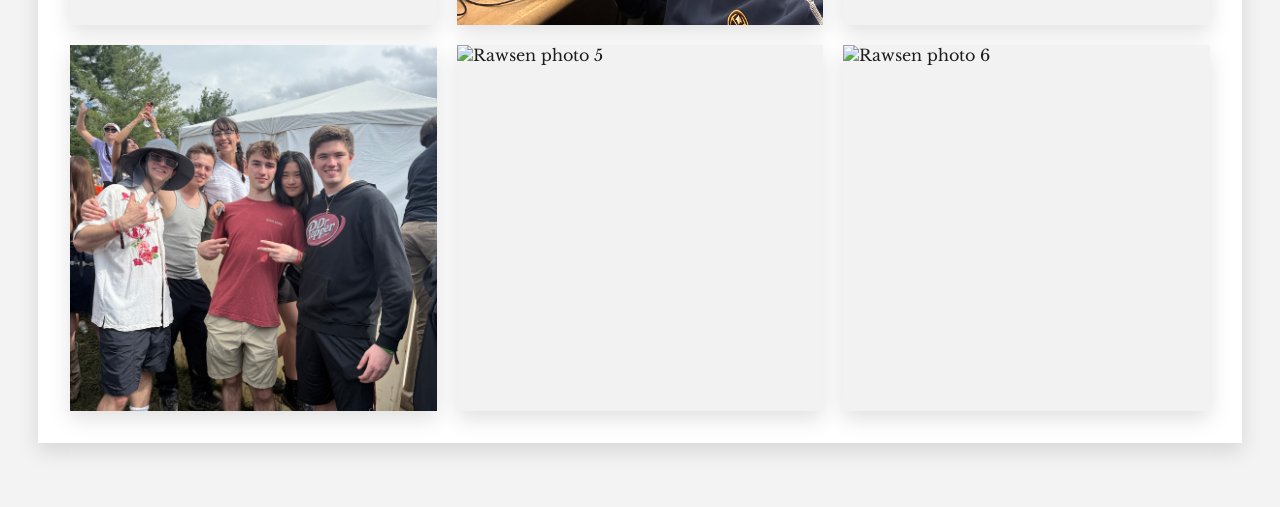
==== commit ba5ce2a4: "Update about.html" ====
--- a/about.html
+++ b/about.html
@@ -13,7 +13,7 @@
   <header class="topbar">
     <div class="nav-wrap">
       <a href="index.html" class="home-link">Home</a>
-      <span class="nav-name">Rawsen Weideman</span>
+      <span class="nav-name" style="font-size: 30px !important;">Rawsen Weideman</span>
       <nav class="nav">
         <a href="about.html" class="active">About</a>
         <a href="projects.html">Projects</a>
